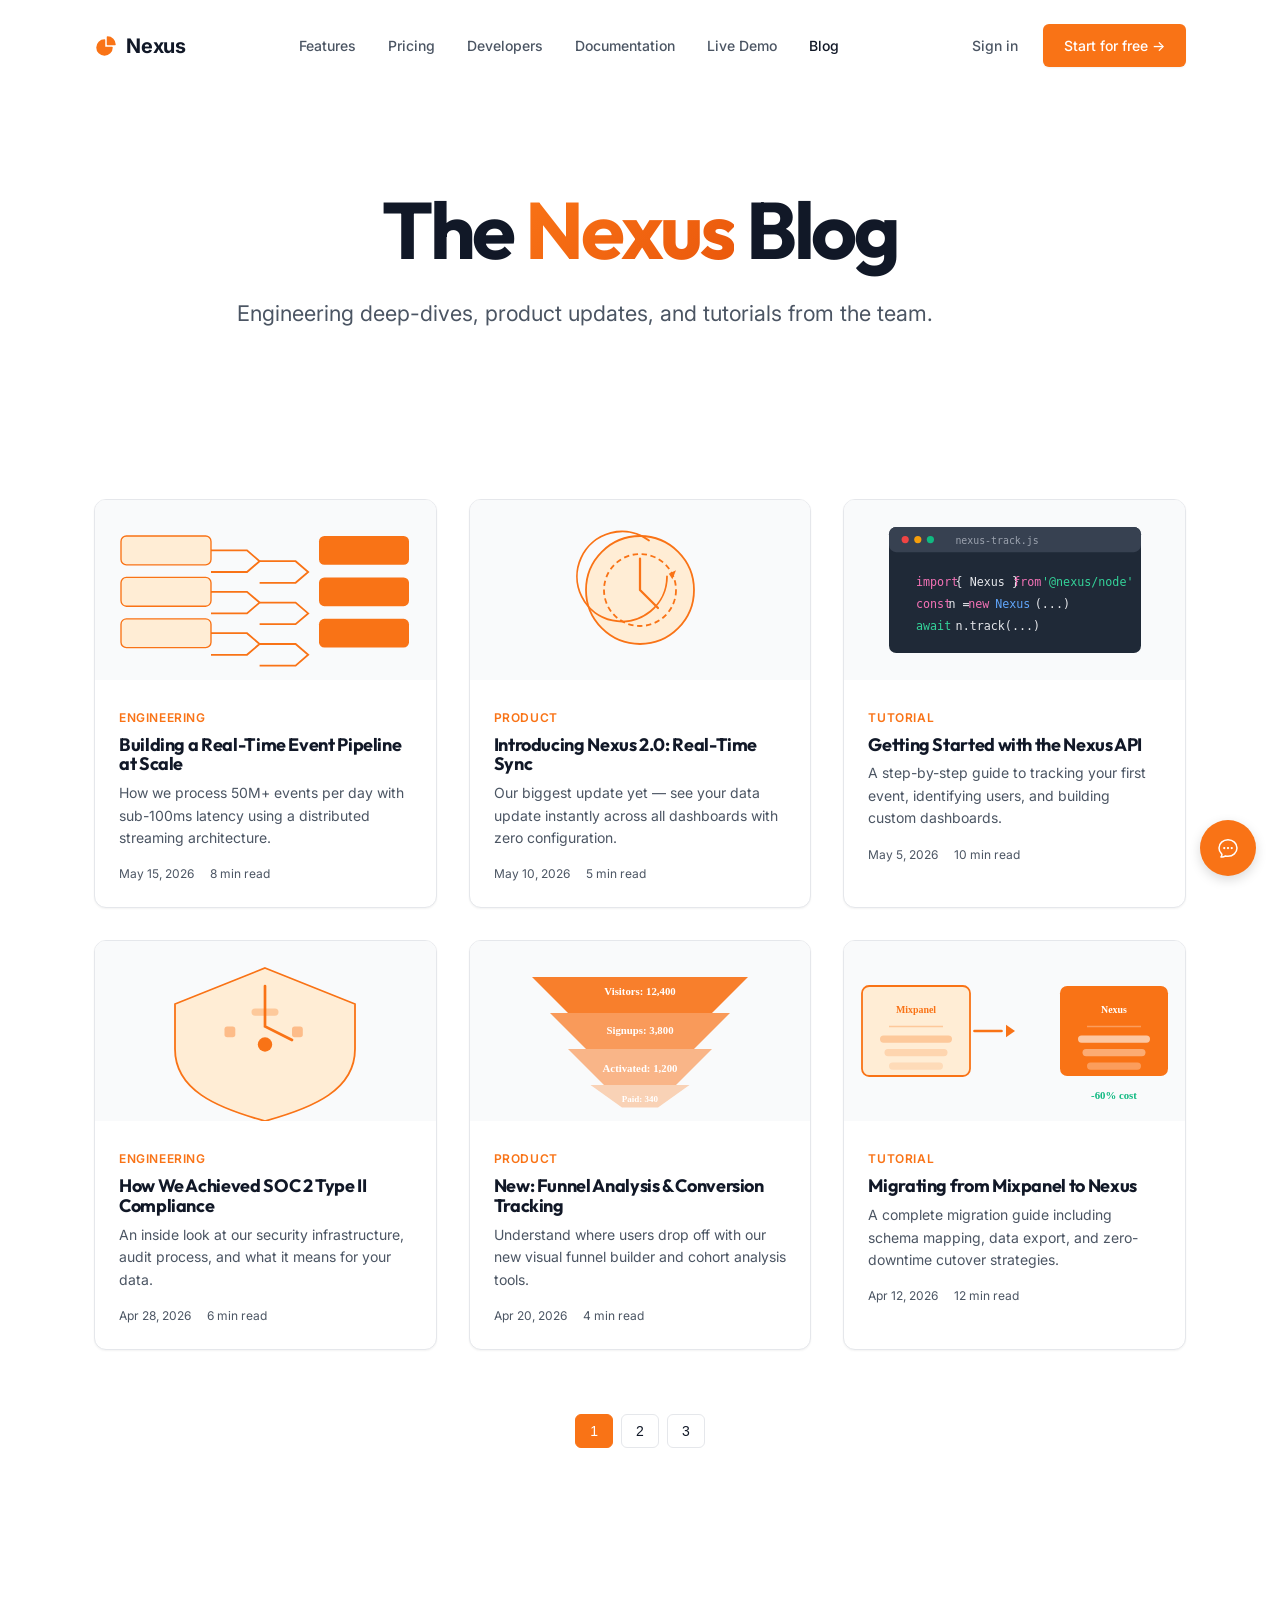
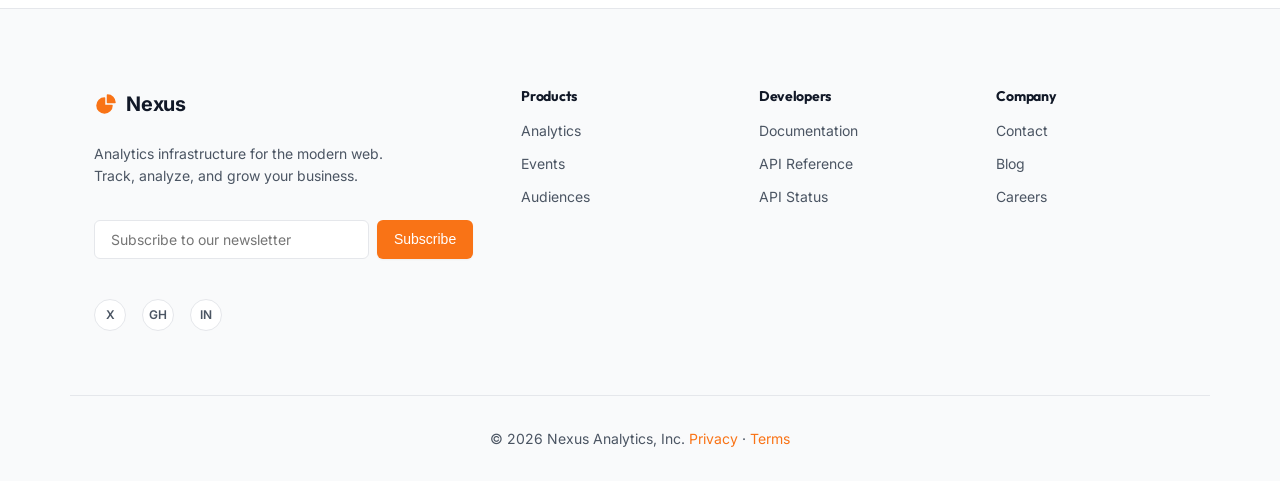
==== blog.html @ 625ab149 "Initial commit" ====
<!DOCTYPE html>
<html lang="en">
<head>
    <meta charset="UTF-8">
    <meta name="viewport" content="width=device-width, initial-scale=1.0">
    <title>Blog - Nexus Analytics</title>
    <meta name="description" content="Engineering insights, product updates, and tutorials from the Nexus team.">
    <link rel="preconnect" href="https://fonts.googleapis.com">
    <link rel="preconnect" href="https://fonts.gstatic.com" crossorigin>
    <link href="https://fonts.googleapis.com/css2?family=Inter:wght@400;500;600;700&family=Outfit:wght@500;700;800&display=swap" rel="stylesheet">
    <link rel="stylesheet" href="styles.css?v=4">
    <script defer data-domain="nexus.dev" src="https://plausible.io/js/script.js"></script>
</head>
<body>
    <header class="navbar">
        <div class="container nav-container">
            <a href="index.html" class="logo">
                <svg xmlns="http://www.w3.org/2000/svg" viewBox="0 0 24 24" fill="currentColor" class="logo-icon"><path fill-rule="evenodd" d="M2.25 13.5a8.25 8.25 0 018.25-8.25.75.75 0 01.75.75v6.75H18a.75.75 0 01.75.75 8.25 8.25 0 01-16.5 0z" clip-rule="evenodd" /><path fill-rule="evenodd" d="M12.75 3a.75.75 0 01.75-.75 8.25 8.25 0 018.25 8.25.75.75 0 01-.75.75h-7.5a.75.75 0 01-.75-.75V3z" clip-rule="evenodd" /></svg>
                Nexus
            </a>
            <nav class="nav-links">
                <a href="features.html">Features</a>
                <a href="pricing.html">Pricing</a>
                <a href="developers.html">Developers</a>
                <a href="docs.html">Documentation</a>
                <a href="demo.html">Live Demo</a>
                <a href="blog.html" style="color:var(--text-primary);">Blog</a>
            </nav>
            <div class="nav-actions">
                <div class="auth-guest">
                    <a href="login.html" class="btn btn-ghost">Sign in</a>
                    <a href="signup.html" class="btn btn-primary">Start for free &rarr;</a>
                </div>
                <div class="auth-user" style="display:none;">
                    <div class="user-menu">
                        <span class="user-avatar" id="user-avatar">U</span>
                        <div class="user-dropdown" id="user-dropdown">
                            <a href="index.html">Dashboard</a>
                            <a href="#" id="logout-btn">Sign out</a>
                        </div>
                    </div>
                </div>
            </div>
            <button class="mobile-menu-btn" aria-label="Toggle menu"><span></span><span></span><span></span></button>
        </div>
    </header>

    <main>
        <section class="blog-header">
            <div class="container">
                <h1 class="hero-title">The <span class="text-highlight">Nexus</span> Blog</h1>
                <p class="hero-subtitle">Engineering deep-dives, product updates, and tutorials from the team.</p>
            </div>
        </section>

        <section>
            <div class="container">
                <div class="blog-grid">
                    <article class="blog-card fade-in">
                        <div class="blog-card-image"><img src="images/blog-pipeline.svg" alt="Data pipeline illustration" class="blog-img"></div>
                        <div class="blog-card-body">
                            <span class="blog-category">Engineering</span>
                            <h3>Building a Real-Time Event Pipeline at Scale</h3>
                            <p>How we process 50M+ events per day with sub-100ms latency using a distributed streaming architecture.</p>
                            <div class="blog-meta"><span>May 15, 2026</span><span>8 min read</span></div>
                        </div>
                    </article>
                    <article class="blog-card fade-in">
                        <div class="blog-card-image"><img src="images/blog-sync.svg" alt="Real-time sync illustration" class="blog-img"></div>
                        <div class="blog-card-body">
                            <span class="blog-category">Product</span>
                            <h3>Introducing Nexus 2.0: Real-Time Sync</h3>
                            <p>Our biggest update yet — see your data update instantly across all dashboards with zero configuration.</p>
                            <div class="blog-meta"><span>May 10, 2026</span><span>5 min read</span></div>
                        </div>
                    </article>
                    <article class="blog-card fade-in">
                        <div class="blog-card-image"><img src="images/blog-api.svg" alt="API code illustration" class="blog-img"></div>
                        <div class="blog-card-body">
                            <span class="blog-category">Tutorial</span>
                            <h3>Getting Started with the Nexus API</h3>
                            <p>A step-by-step guide to tracking your first event, identifying users, and building custom dashboards.</p>
                            <div class="blog-meta"><span>May 5, 2026</span><span>10 min read</span></div>
                        </div>
                    </article>
                    <article class="blog-card fade-in">
                        <div class="blog-card-image"><img src="images/blog-security.svg" alt="Security shield illustration" class="blog-img"></div>
                        <div class="blog-card-body">
                            <span class="blog-category">Engineering</span>
                            <h3>How We Achieved SOC 2 Type II Compliance</h3>
                            <p>An inside look at our security infrastructure, audit process, and what it means for your data.</p>
                            <div class="blog-meta"><span>Apr 28, 2026</span><span>6 min read</span></div>
                        </div>
                    </article>
                    <article class="blog-card fade-in">
                        <div class="blog-card-image"><img src="images/blog-funnel.svg" alt="Funnel analysis illustration" class="blog-img"></div>
                        <div class="blog-card-body">
                            <span class="blog-category">Product</span>
                            <h3>New: Funnel Analysis & Conversion Tracking</h3>
                            <p>Understand where users drop off with our new visual funnel builder and cohort analysis tools.</p>
                            <div class="blog-meta"><span>Apr 20, 2026</span><span>4 min read</span></div>
                        </div>
                    </article>
                    <article class="blog-card fade-in">
                        <div class="blog-card-image"><img src="images/blog-migration.svg" alt="Migration illustration" class="blog-img"></div>
                        <div class="blog-card-body">
                            <span class="blog-category">Tutorial</span>
                            <h3>Migrating from Mixpanel to Nexus</h3>
                            <p>A complete migration guide including schema mapping, data export, and zero-downtime cutover strategies.</p>
                            <div class="blog-meta"><span>Apr 12, 2026</span><span>12 min read</span></div>
                        </div>
                    </article>
                </div>
                <div class="blog-pagination">
                    <button class="pagination-btn active">1</button>
                    <button class="pagination-btn">2</button>
                    <button class="pagination-btn">3</button>
                </div>
            </div>
        </section>
    </main>

    <div class="chat-widget" id="chat-widget">
        <button class="chat-toggle" id="chat-toggle" aria-label="Open chat"><svg xmlns="http://www.w3.org/2000/svg" fill="none" viewBox="0 0 24 24" stroke-width="1.5" stroke="currentColor"><path stroke-linecap="round" stroke-linejoin="round" d="M8.625 12a.375.375 0 11-.75 0 .375.375 0 01.75 0zm0 0H8.25m4.125 0a.375.375 0 11-.75 0 .375.375 0 01.75 0zm0 0H12m4.125 0a.375.375 0 11-.75 0 .375.375 0 01.75 0zm0 0h-.375M21 12c0 4.556-4.03 8.25-9 8.25a9.764 9.764 0 01-2.555-.337A5.972 5.972 0 015.41 20.97a5.969 5.969 0 01-.474-.065 4.48 4.48 0 00.978-2.025c.09-.457-.133-.901-.467-1.226C3.93 16.178 3 14.189 3 12c0-4.556 4.03-8.25 9-8.25s9 3.694 9 8.25z" /></svg></button>
        <div class="chat-window" id="chat-window">
            <div class="chat-header"><span>Nexus Support</span><button class="chat-close" id="chat-close">&times;</button></div>
            <div class="chat-messages" id="chat-messages"><div class="chat-msg bot">Hi! How can I help you today?</div></div>
            <form class="chat-input-form" id="chat-form">
                <input type="text" id="chat-input" placeholder="Type a message..." autocomplete="off">
                <button type="submit">Send</button>
            </form>
        </div>
    </div>

    <div class="modal-overlay" id="newsletter-modal">
        <div class="modal-card">
            <button class="modal-close">&times;</button>
            <h3>Stay in the loop</h3>
            <p>Get product updates, engineering insights, and early access to new features.</p>
            <form class="newsletter-form" id="modal-form">
                <input type="email" placeholder="you@example.com" required>
                <button type="submit" class="btn btn-primary full-width">Subscribe</button>
            </form>
            <button class="modal-dismiss">No thanks, I'm good</button>
        </div>
    </div>

    <footer class="site-footer">
        <div class="container footer-grid">
            <div class="footer-brand">
                <a href="index.html" class="logo"><svg xmlns="http://www.w3.org/2000/svg" viewBox="0 0 24 24" fill="currentColor" class="logo-icon"><path fill-rule="evenodd" d="M2.25 13.5a8.25 8.25 0 018.25-8.25.75.75 0 01.75.75v6.75H18a.75.75 0 01.75.75 8.25 8.25 0 01-16.5 0z" clip-rule="evenodd" /><path fill-rule="evenodd" d="M12.75 3a.75.75 0 01.75-.75 8.25 8.25 0 018.25 8.25.75.75 0 01-.75.75h-7.5a.75.75 0 01-.75-.75V3z" clip-rule="evenodd" /></svg>Nexus</a>
                <p class="footer-tagline">Analytics infrastructure for the modern web. Track, analyze, and grow your business.</p>
                <form class="newsletter-form"><input type="email" placeholder="Subscribe to our newsletter" class="newsletter-input" required><button type="submit" class="btn btn-primary" style="padding:0.625rem 1rem;">Subscribe</button></form>
                <div class="social-links"><a href="#" class="social-icon">X</a><a href="#" class="social-icon">GH</a><a href="#" class="social-icon">IN</a></div>
            </div>
            <div class="footer-links"><h4>Products</h4><a href="features.html">Analytics</a><a href="features.html">Events</a><a href="features.html">Audiences</a></div>
            <div class="footer-links"><h4>Developers</h4><a href="docs.html">Documentation</a><a href="developers.html">API Reference</a><a href="status.html">API Status</a></div>
            <div class="footer-links"><h4>Company</h4><a href="contact.html">Contact</a><a href="blog.html">Blog</a><a href="careers.html">Careers</a></div>
        </div>
        <div class="container copyright"><p>&copy; 2026 Nexus Analytics, Inc. <a href="privacy.html">Privacy</a> &middot; <a href="terms.html">Terms</a></p></div>
    </footer>
    <script src="config.js"></script>
    <script src="script.js?v=3"></script>
</body>
</html>
---- styles.css ----
:root {
    /* Stripe/Vercel Minimalist Palette */
    --bg-color: #ffffff;
    --bg-gray: #f9fafb;
    --text-primary: #111827;
    --text-secondary: #4b5563;
    --border-color: #e5e7eb;
    
    --accent-primary: #f97316;
    --accent-hover: #ea580c;
    --accent-light: #ffedd5;
    
    /* Typography */
    --font-sans: 'Inter', system-ui, sans-serif;
    --font-display: 'Outfit', system-ui, sans-serif;
    
    /* Spacing & Layout */
    --container-max: 1140px;
    --radius-sm: 6px;
    --radius-md: 12px;
    --radius-lg: 16px;
    
    --shadow-sm: 0 1px 2px 0 rgba(0, 0, 0, 0.05);
    --shadow-md: 0 4px 6px -1px rgba(0, 0, 0, 0.1), 0 2px 4px -1px rgba(0, 0, 0, 0.06);
    --shadow-lg: 0 10px 15px -3px rgba(0, 0, 0, 0.1), 0 4px 6px -2px rgba(0, 0, 0, 0.05);
    
    --transition-fast: 0.15s ease-in-out;
}

* {
    margin: 0;
    padding: 0;
    box-sizing: border-box;
}

html {
    scroll-behavior: smooth;
}

body {
    font-family: var(--font-sans);
    background-color: var(--bg-color);
    color: var(--text-primary);
    line-height: 1.5;
    -webkit-font-smoothing: antialiased;
}

.container {
    max-width: var(--container-max);
    margin: 0 auto;
    padding: 0 1.5rem;
}

/* Typography */
h1, h2, h3, h4 {
    font-family: var(--font-display);
    font-weight: 700;
    line-height: 1.1;
    letter-spacing: -0.02em;
}

a {
    color: var(--accent-primary);
    text-decoration: none;
    transition: color var(--transition-fast);
}

a:hover {
    color: var(--accent-hover);
}

/* Buttons */
.btn {
    display: inline-flex;
    align-items: center;
    justify-content: center;
    padding: 0.625rem 1.25rem;
    border-radius: var(--radius-sm);
    font-weight: 500;
    font-size: 0.875rem;
    cursor: pointer;
    transition: all var(--transition-fast);
    border: 1px solid transparent;
}

.btn-primary {
    background-color: var(--accent-primary);
    color: #fff;
    box-shadow: var(--shadow-sm);
}

.btn-primary:hover {
    background-color: var(--accent-hover);
    color: #fff;
    box-shadow: var(--shadow-md);
}

.btn-secondary {
    background-color: #fff;
    color: var(--text-primary);
    border-color: var(--border-color);
    box-shadow: var(--shadow-sm);
}

.btn-secondary:hover {
    background-color: var(--bg-gray);
    color: var(--text-primary);
}

.btn-ghost {
    background: transparent;
    color: var(--text-secondary);
}

.btn-ghost:hover {
    color: var(--text-primary);
    background-color: var(--bg-gray);
}

.btn-large {
    padding: 0.875rem 1.75rem;
    font-size: 1rem;
}

.full-width {
    width: 100%;
}

/* Navbar */
.navbar {
    position: sticky;
    top: 0;
    background: transparent;
    border-bottom: 1px solid transparent;
    z-index: 100;
    padding: 1.5rem 0;
    transition: all 0.3s ease;
}

.navbar.scrolled {
    background: rgba(255, 255, 255, 0.95);
    backdrop-filter: blur(10px);
    border-bottom: 1px solid var(--border-color);
    padding: 1rem 0;
    box-shadow: var(--shadow-sm);
}

.nav-container {
    display: flex;
    justify-content: space-between;
    align-items: center;
}

.logo {
    display: flex;
    align-items: center;
    gap: 0.5rem;
    font-size: 1.25rem;
    font-weight: 700;
    color: var(--text-primary);
    letter-spacing: -0.01em;
}

.logo-icon {
    width: 24px;
    height: 24px;
    color: var(--accent-primary);
}

.nav-links {
    display: flex;
    gap: 2rem;
}

.nav-links a {
    font-size: 0.875rem;
    font-weight: 500;
    color: var(--text-secondary);
}

.nav-links a:hover {
    color: var(--text-primary);
}

.nav-actions {
    display: flex;
    gap: 0.5rem;
    align-items: center;
}

.mobile-menu-btn {
    display: none;
    background: none;
    border: none;
    cursor: pointer;
    flex-direction: column;
    gap: 4px;
}

.mobile-menu-btn span {
    display: block;
    width: 20px;
    height: 2px;
    background: var(--text-primary);
}

/* Common Layout */
section {
    padding: 6rem 0;
}

.bg-gray {
    background-color: var(--bg-gray);
    border-top: 1px solid var(--border-color);
    border-bottom: 1px solid var(--border-color);
}

.section-header {
    text-align: center;
    max-width: 600px;
    margin: 0 auto 4rem;
}

.section-header.align-left {
    text-align: left;
    margin-left: 0;
    max-width: 700px;
}

.section-title {
    font-size: 2.5rem;
    margin-bottom: 1rem;
    color: var(--text-primary);
}

.section-subtitle {
    font-size: 1.125rem;
    color: var(--text-secondary);
}

/* Hero Section */
.hero {
    padding: 8rem 0 6rem;
    overflow: hidden;
}

.hero-container {
    display: grid;
    grid-template-columns: 1fr 1fr;
    gap: 4rem;
    align-items: center;
}

.announcement-bar {
    display: inline-flex;
    align-items: center;
    gap: 0.75rem;
    padding: 0.375rem 0.75rem;
    background: var(--accent-light);
    color: var(--accent-hover);
    border-radius: 100px;
    font-size: 0.875rem;
    font-weight: 500;
    margin-bottom: 2rem;
}

.announcement-tag {
    background: var(--accent-primary);
    color: white;
    padding: 0.125rem 0.5rem;
    border-radius: 100px;
    font-size: 0.75rem;
    font-weight: 600;
}

.hero-title {
    font-size: 5rem;
    margin-bottom: 1.5rem;
    letter-spacing: -0.04em;
    line-height: 1.05;
}

.hero-subtitle {
    font-size: 1.35rem;
    color: var(--text-secondary);
    margin-bottom: 2.5rem;
    max-width: 90%;
    line-height: 1.6;
}

.text-highlight {
    background: linear-gradient(135deg, var(--accent-primary), var(--accent-hover));
    -webkit-background-clip: text;
    -webkit-text-fill-color: transparent;
    display: inline-block;
}

.hero-cta {
    display: flex;
    gap: 1rem;
}

/* Mockup */
.clean-mockup {
    background: #fff;
    border: 1px solid var(--border-color);
    border-radius: var(--radius-lg);
    box-shadow: var(--shadow-lg);
    overflow: hidden;
    transform: perspective(1000px) rotateY(-5deg) rotateX(2deg);
    transition: transform 0.5s ease;
}

.clean-mockup:hover {
    transform: perspective(1000px) rotateY(0deg) rotateX(0deg);
}

.mockup-header {
    height: 40px;
    background: var(--bg-gray);
    border-bottom: 1px solid var(--border-color);
    display: flex;
    align-items: center;
    padding: 0 1rem;
    gap: 8px;
}

.dot {
    width: 10px;
    height: 10px;
    border-radius: 50%;
}
.dot.red { background: #ef4444; }
.dot.yellow { background: #f59e0b; }
.dot.green { background: #10b981; }

.mockup-content {
    display: flex;
    height: 350px;
}

.mockup-sidebar {
    width: 120px;
    background: var(--bg-gray);
    border-right: 1px solid var(--border-color);
    padding: 1rem 0;
}

.nav-item {
    padding: 0.5rem 1rem;
    font-size: 0.75rem;
    color: var(--text-secondary);
    font-weight: 500;
}

.nav-item.active {
    background: #fff;
    color: var(--accent-primary);
    border-right: 2px solid var(--accent-primary);
}

.mockup-main {
    flex-grow: 1;
    padding: 1.5rem;
    display: flex;
    flex-direction: column;
    gap: 1.5rem;
}

.mockup-kpi-grid {
    display: grid;
    grid-template-columns: 1fr 1fr;
    gap: 1rem;
}

.kpi-card {
    border: 1px solid var(--border-color);
    border-radius: var(--radius-sm);
    padding: 1rem;
}

.kpi-title {
    font-size: 0.75rem;
    color: var(--text-secondary);
    margin-bottom: 0.25rem;
}

.kpi-val {
    font-size: 1.5rem;
    font-weight: 700;
    color: var(--text-primary);
}

.kpi-trend {
    font-size: 0.75rem;
    font-weight: 500;
    margin-top: 0.25rem;
}

.kpi-trend.positive { color: var(--accent-primary); }
.kpi-trend.negative { color: #ef4444; }

.mockup-chart {
    flex-grow: 1;
    border: 1px solid var(--border-color);
    border-radius: var(--radius-sm);
    display: flex;
    align-items: flex-end;
    padding: 1rem;
    gap: 8px;
}

.chart-bar {
    flex-grow: 1;
    background: var(--accent-light);
    border-radius: 2px 2px 0 0;
    transition: height 0.3s ease;
}

.chart-bar:hover {
    background: var(--accent-primary);
}

/* Social Proof */
.social-proof {
    padding: 3rem 0;
    border-top: 1px solid var(--border-color);
    border-bottom: 1px solid var(--border-color);
    background: #fff;
}

.logo-grid {
    display: flex;
    justify-content: space-between;
    align-items: center;
    flex-wrap: wrap;
    gap: 2rem;
}

.logo-item {
    font-weight: 700;
    font-size: 1.5rem;
    color: var(--text-secondary);
    opacity: 0.5;
    filter: grayscale(100%);
    transition: all var(--transition-fast);
}

.logo-item:hover {
    opacity: 1;
    filter: grayscale(0%);
    color: var(--text-primary);
}

/* Features */
.feature-grid {
    display: grid;
    grid-template-columns: repeat(2, 1fr);
    gap: 3rem;
}

.feature-card {
    background: #fff;
    border: 1px solid var(--border-color);
    border-radius: var(--radius-md);
    padding: 2rem;
    box-shadow: var(--shadow-sm);
    transition: box-shadow var(--transition-fast);
}

.feature-card:hover {
    box-shadow: var(--shadow-md);
}

.feature-icon {
    width: 48px;
    height: 48px;
    background: var(--accent-light);
    color: var(--accent-hover);
    border-radius: var(--radius-sm);
    display: flex;
    align-items: center;
    justify-content: center;
    margin-bottom: 1.5rem;
}

.feature-icon svg {
    width: 24px;
    height: 24px;
}

.feature-title {
    font-size: 1.25rem;
    margin-bottom: 0.75rem;
}

.feature-desc {
    color: var(--text-secondary);
    margin-bottom: 1.5rem;
}

.feature-link {
    font-weight: 500;
    font-size: 0.875rem;
}

/* Developer Section */
.dev-container {
    display: grid;
    grid-template-columns: 1fr 1fr;
    gap: 4rem;
    align-items: center;
}

.dev-list {
    list-style: none;
    margin: 2rem 0;
}

.dev-list li {
    margin-bottom: 1rem;
    color: var(--text-secondary);
    display: flex;
    align-items: center;
    gap: 0.75rem;
}

.dev-list span {
    color: var(--accent-primary);
    font-weight: bold;
}

.code-window {
    background: #111827;
    border-radius: var(--radius-md);
    overflow: hidden;
    box-shadow: var(--shadow-lg);
}

.code-header {
    background: #1f2937;
    padding: 0.75rem 1rem;
    display: flex;
    align-items: center;
    gap: 8px;
    position: relative;
}

.code-dot {
    width: 10px;
    height: 10px;
    border-radius: 50%;
    background: #4b5563;
}

.code-title {
    position: absolute;
    left: 50%;
    transform: translateX(-50%);
    color: #9ca3af;
    font-size: 0.75rem;
    font-weight: 500;
}

.code-window pre {
    padding: 1.5rem;
    overflow-x: auto;
    font-family: ui-monospace, SFMono-Regular, Menlo, Monaco, Consolas, monospace;
    font-size: 0.875rem;
    line-height: 1.7;
    color: #e5e7eb;
}

.keyword { color: #f472b6; }
.string { color: #34d399; }
.property { color: #60a5fa; }
.comment { color: #6b7280; font-style: italic; }

/* Pricing */
.pricing-container {
    display: grid;
    grid-template-columns: repeat(2, 1fr);
    gap: 2rem;
    max-width: 900px;
    margin: 0 auto;
}

.price-card {
    background: #fff;
    border: 1px solid var(--border-color);
    border-radius: var(--radius-md);
    padding: 3rem 2rem;
    box-shadow: var(--shadow-sm);
    display: flex;
    flex-direction: column;
}

.price-card.highlighted {
    border-color: var(--accent-primary);
    box-shadow: var(--shadow-lg);
    position: relative;
}

.price-name {
    font-size: 1.5rem;
    margin-bottom: 0.5rem;
}

.price-desc {
    color: var(--text-secondary);
    font-size: 0.875rem;
}

.price-amount {
    font-size: 3.5rem;
    font-weight: 700;
    margin: 2rem 0;
    letter-spacing: -0.02em;
}

.price-amount span {
    font-size: 1rem;
    color: var(--text-secondary);
    font-weight: 400;
}

.price-features {
    margin-top: 2.5rem;
    list-style: none;
}

.price-features li {
    padding: 1rem 0;
    border-top: 1px solid var(--border-color);
    color: var(--text-secondary);
    font-size: 0.875rem;
    display: flex;
    align-items: center;
}

.price-features li::before {
    content: '✓';
    color: var(--accent-primary);
    font-weight: bold;
    margin-right: 0.75rem;
}

/* CTA */
.cta-container {
    text-align: center;
    max-width: 600px;
}

.cta-title {
    font-size: 2.5rem;
    margin-bottom: 1.25rem;
}

.cta-subtitle {
    color: var(--text-secondary);
    margin-bottom: 2.5rem;
    font-size: 1.125rem;
}

.cta-buttons {
    display: flex;
    justify-content: center;
    gap: 1rem;
}

/* Footer */
.site-footer {
    border-top: 1px solid var(--border-color);
    padding: 5rem 0 2rem;
    background: var(--bg-gray);
}

.footer-grid {
    display: grid;
    grid-template-columns: 2fr 1fr 1fr 1fr;
    gap: 3rem;
    margin-bottom: 4rem;
}

.footer-brand {
    display: flex;
    flex-direction: column;
    gap: 1.5rem;
}

.footer-tagline {
    color: var(--text-secondary);
    font-size: 0.875rem;
    max-width: 80%;
    line-height: 1.6;
}

.newsletter-form {
    display: flex;
    gap: 0.5rem;
    margin-top: 0.5rem;
}

.newsletter-input {
    flex: 1;
    padding: 0.625rem 1rem;
    border: 1px solid var(--border-color);
    border-radius: var(--radius-sm);
    font-family: var(--font-sans);
    font-size: 0.875rem;
    outline: none;
    transition: border-color 0.2s;
}

.newsletter-input:focus {
    border-color: var(--accent-primary);
}

.social-links {
    display: flex;
    gap: 1rem;
    margin-top: 1rem;
}

.social-icon {
    width: 32px;
    height: 32px;
    background: #fff;
    border: 1px solid var(--border-color);
    border-radius: 50%;
    display: flex;
    align-items: center;
    justify-content: center;
    color: var(--text-secondary);
    font-size: 0.75rem;
    font-weight: 600;
    transition: all 0.2s;
}

.social-icon:hover {
    background: var(--accent-primary);
    color: #fff;
    border-color: var(--accent-primary);
}

.footer-links h4 {
    font-size: 0.875rem;
    margin-bottom: 1rem;
    color: var(--text-primary);
}

.footer-links a {
    display: block;
    color: var(--text-secondary);
    margin-bottom: 0.75rem;
    font-size: 0.875rem;
}

.footer-links a:hover {
    color: var(--accent-primary);
}

.copyright {
    border-top: 1px solid var(--border-color);
    padding-top: 2rem;
    text-align: center;
    color: var(--text-secondary);
    font-size: 0.875rem;
}

/* Responsive */
@media (max-width: 992px) {
    .hero-container, .dev-container {
        grid-template-columns: 1fr;
        text-align: center;
    }
    
    .hero-title { font-size: 3rem; }
    
    .hero-subtitle {
        margin-left: auto;
        margin-right: auto;
    }
    
    .hero-cta {
        justify-content: center;
    }
    
    .clean-mockup {
        transform: none;
    }
    
    .section-header.align-left {
        text-align: center;
        margin-left: auto;
        margin-right: auto;
    }
}

@media (max-width: 768px) {
    .nav-links, .nav-actions { display: none; }
    .mobile-menu-btn { display: flex; }
    
    .feature-grid, .pricing-container {
        grid-template-columns: 1fr;
    }
    
    .footer-grid {
        grid-template-columns: 1fr 1fr;
    }
}

@media (max-width: 480px) {
    .hero-title { font-size: 2.5rem; }
    
    .footer-grid {
        grid-template-columns: 1fr;
    }
    
    .cta-buttons {
        flex-direction: column;
    }
}

/* Auth Pages */
.auth-page {
    min-height: calc(100vh - 80px);
    display: flex;
    align-items: center;
    justify-content: center;
    padding: 4rem 1.5rem;
    background: var(--bg-gray);
}

.auth-card {
    background: #fff;
    border: 1px solid var(--border-color);
    border-radius: var(--radius-md);
    padding: 3rem;
    width: 100%;
    max-width: 420px;
    box-shadow: var(--shadow-md);
}

.auth-card h1 {
    font-size: 1.75rem;
    margin-bottom: 0.5rem;
}

.auth-card .section-subtitle {
    margin-bottom: 2rem;
}

.form-group {
    margin-bottom: 1.25rem;
}

.form-group label {
    display: block;
    font-size: 0.875rem;
    font-weight: 500;
    color: var(--text-primary);
    margin-bottom: 0.375rem;
}

.form-input {
    width: 100%;
    padding: 0.625rem 0.875rem;
    border: 1px solid var(--border-color);
    border-radius: var(--radius-sm);
    font-family: var(--font-sans);
    font-size: 0.875rem;
    outline: none;
    transition: border-color 0.2s;
    box-sizing: border-box;
}

.form-input:focus {
    border-color: var(--accent-primary);
    box-shadow: 0 0 0 3px var(--accent-light);
}

.form-error {
    color: #ef4444;
    font-size: 0.875rem;
    margin-bottom: 1rem;
    min-height: 1.25rem;
}

.auth-footer {
    text-align: center;
    margin-top: 1.5rem;
    font-size: 0.875rem;
    color: var(--text-secondary);
}

.auth-footer a {
    font-weight: 500;
}

.user-menu {
    position: relative;
}

.user-avatar {
    width: 36px;
    height: 36px;
    border-radius: 50%;
    background: var(--accent-primary);
    color: #fff;
    display: flex;
    align-items: center;
    justify-content: center;
    font-weight: 600;
    font-size: 0.875rem;
    cursor: pointer;
    user-select: none;
}

.user-dropdown {
    position: absolute;
    top: calc(100% + 8px);
    right: 0;
    background: #fff;
    border: 1px solid var(--border-color);
    border-radius: var(--radius-sm);
    box-shadow: var(--shadow-md);
    min-width: 160px;
    display: none;
    z-index: 200;
}

.user-dropdown.show {
    display: block;
}

.user-dropdown a {
    display: block;
    padding: 0.625rem 1rem;
    font-size: 0.875rem;
    color: var(--text-primary);
}

.user-dropdown a:hover {
    background: var(--bg-gray);
}

/* Page Headers & Images */
.page-header {
    padding: 6rem 0 2rem;
    text-align: center;
}

.hero-image {
    width: 100%;
    height: auto;
    border-radius: var(--radius-lg);
    box-shadow: var(--shadow-lg);
    border: 1px solid var(--border-color);
}

.feature-spotlight {
    padding: 6rem 0;
}

.spotlight-image {
    max-width: 100%;
    height: auto;
}

.faq-container {
    max-width: 800px;
    margin: 0 auto;
}

.faq-list {
    display: flex;
    flex-direction: column;
    gap: 1.5rem;
}

.faq-item {
    background: #fff;
    padding: 2rem;
    border-radius: var(--radius-md);
    border: 1px solid var(--border-color);
    box-shadow: var(--shadow-sm);
}

.faq-question {
    font-size: 1.125rem;
    margin-bottom: 0.5rem;
    color: var(--text-primary);
}

.faq-answer {
    color: var(--text-secondary);
}

/* Developers Page */
.sdk-grid {
    display: grid;
    grid-template-columns: repeat(4, 1fr);
    gap: 1.5rem;
    margin-top: 2rem;
}

.sdk-card {
    background: #fff;
    border: 1px solid var(--border-color);
    border-radius: var(--radius-md);
    padding: 2rem;
    box-shadow: var(--shadow-sm);
}

.sdk-icon {
    width: 48px;
    height: 48px;
    background: var(--bg-gray);
    border: 1px solid var(--border-color);
    border-radius: var(--radius-sm);
    display: flex;
    align-items: center;
    justify-content: center;
    font-weight: bold;
    font-size: 1.25rem;
    margin-bottom: 1.5rem;
}

.sdk-card h3 {
    margin-bottom: 0.5rem;
}

.sdk-card p {
    color: var(--text-secondary);
    font-size: 0.875rem;
    margin-bottom: 1.5rem;
}

.api-status {
    padding: 4rem 0;
}

.text-center {
    text-align: center;
    max-width: 600px;
    margin: 0 auto;
}

.status-indicator {
    display: inline-flex;
    align-items: center;
    gap: 0.5rem;
    padding: 0.5rem 1rem;
    background: #fff;
    border: 1px solid var(--border-color);
    border-radius: 100px;
    font-weight: 500;
    margin-top: 1.5rem;
    box-shadow: var(--shadow-sm);
}

.status-dot {
    width: 10px;
    height: 10px;
    background: var(--accent-primary);
    border-radius: 50%;
    box-shadow: 0 0 0 3px var(--accent-light);
}

/* Documentation Page Layout */
.docs-layout {
    display: flex;
    max-width: 1400px;
    margin: 0 auto;
    min-height: calc(100vh - 80px);
}

.docs-sidebar {
    width: 280px;
    border-right: 1px solid var(--border-color);
    padding: 2rem 1.5rem;
    position: sticky;
    top: 80px;
    height: calc(100vh - 80px);
    overflow-y: auto;
    background: var(--bg-gray);
}

.sidebar-section {
    margin-bottom: 2rem;
}

.sidebar-section h4 {
    font-size: 0.75rem;
    text-transform: uppercase;
    letter-spacing: 0.05em;
    color: var(--text-secondary);
    margin-bottom: 1rem;
}

.sidebar-section a {
    display: block;
    padding: 0.375rem 0;
    color: var(--text-secondary);
    font-size: 0.875rem;
}

.sidebar-section a:hover, .sidebar-section a.active {
    color: var(--accent-primary);
    font-weight: 500;
}

.docs-content {
    flex: 1;
    padding: 3rem 4rem;
}

.docs-container {
    max-width: 800px;
}

.breadcrumbs {
    font-size: 0.875rem;
    color: var(--text-secondary);
    margin-bottom: 1rem;
}

.breadcrumbs strong {
    color: var(--text-primary);
}

.docs-title {
    font-size: 3rem;
    margin-bottom: 1rem;
}

.docs-lead {
    font-size: 1.25rem;
    color: var(--text-secondary);
    margin-bottom: 2rem;
}

.docs-divider {
    border: 0;
    border-top: 1px solid var(--border-color);
    margin: 3rem 0;
}

.docs-content h2 {
    font-size: 1.75rem;
    margin: 2.5rem 0 1rem;
    padding-top: 1rem;
}

.docs-content p {
    color: var(--text-secondary);
    margin-bottom: 1.5rem;
}

.code-block {
    background: #111827;
    border-radius: var(--radius-sm);
    padding: 1rem 1.5rem;
    margin-bottom: 2rem;
    overflow-x: auto;
}

.code-block code {
    color: #e5e7eb;
    font-family: ui-monospace, SFMono-Regular, monospace;
    font-size: 0.875rem;
}

.alert {
    padding: 1rem 1.5rem;
    border-radius: var(--radius-sm);
    margin-bottom: 2rem;
    font-size: 0.875rem;
}

.alert-warning {
    background: #fffbeb;
    border: 1px solid #fde68a;
    color: #92400e;
}

.docs-table {
    width: 100%;
    border-collapse: collapse;
    margin-bottom: 2rem;
}

.docs-table th, .docs-table td {
    text-align: left;
    padding: 1rem;
    border-bottom: 1px solid var(--border-color);
}

.docs-table th {
    font-weight: 600;
    font-size: 0.875rem;
    color: var(--text-primary);
}

.docs-table td {
    font-size: 0.875rem;
    color: var(--text-secondary);
}

.tag {
    background: var(--bg-gray);
    border: 1px solid var(--border-color);
    padding: 0.125rem 0.375rem;
    border-radius: 4px;
    font-family: monospace;
    color: var(--text-primary);
}

.optional {
    color: #9ca3af;
    font-style: italic;
}

.docs-footer {
    display: flex;
    justify-content: space-between;
    margin-top: 4rem;
    padding-top: 2rem;
    border-top: 1px solid var(--border-color);
}

.docs-nav-link {
    font-weight: 500;
}

/* ───── Scroll Animations ───── */
.fade-in {
    opacity: 0;
    transform: translateY(24px);
    transition: opacity 0.6s ease-out, transform 0.6s ease-out;
}

.fade-in.visible {
    opacity: 1;
    transform: translateY(0);
}

/* ───── Testimonials Carousel ───── */
.testimonials-section {
    overflow: hidden;
}

.testimonials-wrapper {
    position: relative;
    max-width: 800px;
    margin: 0 auto;
}

.testimonials-track {
    display: flex;
    transition: transform 0.5s ease-in-out;
}

.testimonial-card {
    min-width: 100%;
    padding: 2rem;
    text-align: center;
    box-sizing: border-box;
}

.testimonial-quote {
    font-size: 1.25rem;
    line-height: 1.7;
    color: var(--text-primary);
    max-width: 600px;
    margin: 0 auto 2rem;
    font-style: italic;
}

.testimonial-author {
    display: flex;
    align-items: center;
    justify-content: center;
    gap: 1rem;
}

.testimonial-avatar {
    width: 48px;
    height: 48px;
    border-radius: 50%;
    background: var(--accent-light);
    color: var(--accent-hover);
    display: flex;
    align-items: center;
    justify-content: center;
    font-weight: 700;
    font-size: 1rem;
}

.testimonial-info {
    text-align: left;
}

.testimonial-name {
    font-weight: 600;
    color: var(--text-primary);
}

.testimonial-role {
    font-size: 0.875rem;
    color: var(--text-secondary);
}

.testimonial-controls {
    display: flex;
    align-items: center;
    justify-content: center;
    gap: 1rem;
    margin-top: 2rem;
}

.testimonial-btn {
    background: none;
    border: 1px solid var(--border-color);
    border-radius: 50%;
    width: 40px;
    height: 40px;
    cursor: pointer;
    font-size: 1.125rem;
    color: var(--text-secondary);
    transition: all 0.2s;
    display: flex;
    align-items: center;
    justify-content: center;
}

.testimonial-btn:hover {
    border-color: var(--accent-primary);
    color: var(--accent-primary);
}

.testimonial-dots {
    display: flex;
    gap: 0.5rem;
}

.testimonial-dot {
    width: 8px;
    height: 8px;
    border-radius: 50%;
    background: var(--border-color);
    border: none;
    cursor: pointer;
    padding: 0;
    transition: background 0.2s;
}

.testimonial-dot.active {
    background: var(--accent-primary);
}

/* ───── Pricing Calculator ───── */
.calculator-section {
    max-width: 700px;
    margin: 0 auto;
    padding-top: 2rem;
}

.calculator-card {
    background: #fff;
    border: 1px solid var(--border-color);
    border-radius: var(--radius-md);
    padding: 2.5rem;
    box-shadow: var(--shadow-md);
}

.calc-header {
    display: flex;
    justify-content: space-between;
    align-items: center;
    margin-bottom: 1.5rem;
}

.calc-label {
    font-weight: 600;
    color: var(--text-primary);
}

.calc-value {
    font-size: 1.5rem;
    font-weight: 700;
    color: var(--accent-primary);
}

.range-slider {
    width: 100%;
    height: 6px;
    -webkit-appearance: none;
    appearance: none;
    background: var(--border-color);
    border-radius: 3px;
    outline: none;
    margin-bottom: 2rem;
}

.range-slider::-webkit-slider-thumb {
    -webkit-appearance: none;
    appearance: none;
    width: 20px;
    height: 20px;
    border-radius: 50%;
    background: var(--accent-primary);
    cursor: pointer;
    border: 3px solid #fff;
    box-shadow: 0 1px 4px rgba(0,0,0,0.15);
}

.range-slider::-moz-range-thumb {
    width: 20px;
    height: 20px;
    border-radius: 50%;
    background: var(--accent-primary);
    cursor: pointer;
    border: 3px solid #fff;
    box-shadow: 0 1px 4px rgba(0,0,0,0.15);
}

.calc-result {
    display: grid;
    grid-template-columns: 1fr 1fr;
    gap: 1rem;
}

.calc-plan {
    padding: 1.5rem;
    border: 2px solid var(--border-color);
    border-radius: var(--radius-sm);
    text-align: center;
    transition: all 0.2s;
}

.calc-plan.recommended {
    border-color: var(--accent-primary);
    background: var(--accent-light);
}

.calc-plan-name {
    font-weight: 600;
    margin-bottom: 0.25rem;
}

.calc-plan-price {
    font-size: 2rem;
    font-weight: 700;
    color: var(--accent-primary);
}

.calc-plan-price span {
    font-size: 0.875rem;
    color: var(--text-secondary);
    font-weight: 400;
}

.calc-plan-desc {
    font-size: 0.875rem;
    color: var(--text-secondary);
    margin-top: 0.25rem;
}

/* ───── Contact Page ───── */
.contact-page {
    padding: 4rem 0 6rem;
}

.contact-layout {
    display: grid;
    grid-template-columns: 1fr 1fr;
    gap: 4rem;
    align-items: start;
}

.contact-info-list {
    display: flex;
    flex-direction: column;
    gap: 2rem;
}

.contact-item {
    display: flex;
    gap: 1rem;
}

.contact-icon {
    width: 44px;
    height: 44px;
    background: var(--accent-light);
    color: var(--accent-hover);
    border-radius: var(--radius-sm);
    display: flex;
    align-items: center;
    justify-content: center;
    flex-shrink: 0;
}

.contact-icon svg {
    width: 20px;
    height: 20px;
}

.contact-item h4 {
    font-size: 1rem;
    margin-bottom: 0.25rem;
}

.contact-item p {
    font-size: 0.875rem;
    color: var(--text-secondary);
}

.contact-form-card {
    background: #fff;
    border: 1px solid var(--border-color);
    border-radius: var(--radius-md);
    padding: 2.5rem;
    box-shadow: var(--shadow-md);
}

textarea.form-input {
    resize: vertical;
    min-height: 120px;
}

/* ───── Demo Dashboard ───── */
.demo-page {
    padding: 3rem 0 5rem;
}

.demo-stats {
    display: grid;
    grid-template-columns: repeat(4, 1fr);
    gap: 1.5rem;
    margin-bottom: 2.5rem;
}

.stat-card {
    background: #fff;
    border: 1px solid var(--border-color);
    border-radius: var(--radius-md);
    padding: 1.5rem;
    box-shadow: var(--shadow-sm);
}

.stat-label {
    font-size: 0.75rem;
    color: var(--text-secondary);
    text-transform: uppercase;
    letter-spacing: 0.05em;
    font-weight: 500;
    margin-bottom: 0.375rem;
}

.stat-number {
    font-size: 1.75rem;
    font-weight: 700;
    color: var(--text-primary);
}

.stat-trend {
    font-size: 0.75rem;
    margin-top: 0.25rem;
    font-weight: 500;
}

.stat-trend.up { color: #10b981; }
.stat-trend.down { color: #ef4444; }

.chart-grid {
    display: grid;
    grid-template-columns: 1fr 1fr;
    gap: 1.5rem;
}

.chart-card {
    background: #fff;
    border: 1px solid var(--border-color);
    border-radius: var(--radius-md);
    padding: 1.5rem;
    box-shadow: var(--shadow-sm);
}

.chart-card.full {
    grid-column: 1 / -1;
}

.chart-card h3 {
    font-size: 1rem;
    margin-bottom: 1rem;
    color: var(--text-primary);
}

.chart-card canvas {
    width: 100% !important;
    max-height: 280px;
}

.chart-card.full canvas {
    max-height: 220px;
}

/* ───── Forgot Password ───── */
.success-message {
    text-align: center;
    padding: 1rem 0;
}

.success-icon {
    width: 56px;
    height: 56px;
    background: #d1fae5;
    color: #059669;
    border-radius: 50%;
    display: flex;
    align-items: center;
    justify-content: center;
    margin: 0 auto 1.5rem;
    font-size: 1.5rem;
}

@media (max-width: 992px) {
    .sdk-grid {
        grid-template-columns: repeat(2, 1fr);
    }
    
    .docs-layout {
        flex-direction: column;
    }
    
    .docs-sidebar {
        width: 100%;
        height: auto;
        position: static;
        border-right: none;
        border-bottom: 1px solid var(--border-color);
    }
    
    .docs-content {
        padding: 2rem 1.5rem;
    }

    .contact-layout {
        grid-template-columns: 1fr;
        gap: 2rem;
    }

    .demo-stats {
        grid-template-columns: repeat(2, 1fr);
    }
}

@media (max-width: 768px) {
    .sdk-grid {
        grid-template-columns: 1fr;
    }

    .demo-stats {
        grid-template-columns: 1fr;
    }

    .chart-grid {
        grid-template-columns: 1fr;
    }

    .chart-card canvas {
        max-height: 240px;
    }

    .calc-result {
        grid-template-columns: 1fr;
    }

    .blog-grid {
        grid-template-columns: 1fr;
    }

    .uptime-grid {
        grid-template-columns: repeat(15, 1fr);
    }
}

/* ───── Live Chat Widget ───── */
.chat-widget {
    position: fixed;
    bottom: 1.5rem;
    right: 1.5rem;
    z-index: 1000;
}

.chat-toggle {
    width: 56px;
    height: 56px;
    border-radius: 50%;
    background: var(--accent-primary);
    color: #fff;
    border: none;
    cursor: pointer;
    box-shadow: 0 4px 12px rgba(0,0,0,0.15);
    display: flex;
    align-items: center;
    justify-content: center;
    transition: transform 0.2s;
}

.chat-toggle:hover {
    transform: scale(1.05);
}

.chat-toggle svg {
    width: 24px;
    height: 24px;
}

.chat-window {
    position: absolute;
    bottom: 68px;
    right: 0;
    width: 340px;
    height: 460px;
    background: #fff;
    border: 1px solid var(--border-color);
    border-radius: var(--radius-md);
    box-shadow: var(--shadow-lg);
    display: none;
    flex-direction: column;
    overflow: hidden;
}

.chat-window.open {
    display: flex;
}

.chat-header {
    background: var(--accent-primary);
    color: #fff;
    padding: 1rem 1.25rem;
    display: flex;
    justify-content: space-between;
    align-items: center;
    font-weight: 600;
}

.chat-close {
    background: none;
    border: none;
    color: #fff;
    font-size: 1.25rem;
    cursor: pointer;
}

.chat-messages {
    flex: 1;
    padding: 1rem;
    overflow-y: auto;
    display: flex;
    flex-direction: column;
    gap: 0.75rem;
}

.chat-msg {
    max-width: 80%;
    padding: 0.625rem 0.875rem;
    border-radius: var(--radius-sm);
    font-size: 0.875rem;
    line-height: 1.5;
}

.chat-msg.bot {
    background: var(--bg-gray);
    color: var(--text-primary);
    align-self: flex-start;
    border-bottom-left-radius: 0;
}

.chat-msg.user {
    background: var(--accent-primary);
    color: #fff;
    align-self: flex-end;
    border-bottom-right-radius: 0;
}

.chat-input-form {
    display: flex;
    border-top: 1px solid var(--border-color);
    padding: 0.75rem;
    gap: 0.5rem;
}

.chat-input-form input {
    flex: 1;
    padding: 0.5rem 0.75rem;
    border: 1px solid var(--border-color);
    border-radius: var(--radius-sm);
    font-family: var(--font-sans);
    font-size: 0.875rem;
    outline: none;
}

.chat-input-form input:focus {
    border-color: var(--accent-primary);
}

.chat-input-form button {
    background: var(--accent-primary);
    color: #fff;
    border: none;
    border-radius: var(--radius-sm);
    padding: 0.5rem 0.875rem;
    font-weight: 500;
    cursor: pointer;
}

/* ───── Newsletter Modal ───── */
.modal-overlay {
    position: fixed;
    inset: 0;
    background: rgba(0,0,0,0.5);
    z-index: 2000;
    display: none;
    align-items: center;
    justify-content: center;
}

.modal-overlay.open {
    display: flex;
}

.modal-card {
    background: #fff;
    border-radius: var(--radius-lg);
    padding: 2.5rem;
    max-width: 420px;
    width: 90%;
    text-align: center;
    position: relative;
    box-shadow: var(--shadow-lg);
}

.modal-close {
    position: absolute;
    top: 1rem;
    right: 1rem;
    background: none;
    border: none;
    font-size: 1.5rem;
    cursor: pointer;
    color: var(--text-secondary);
}

.modal-card h3 {
    font-size: 1.5rem;
    margin-bottom: 0.5rem;
}

.modal-card p {
    color: var(--text-secondary);
    margin-bottom: 1.5rem;
    font-size: 0.875rem;
}

.modal-card .newsletter-form {
    display: flex;
    flex-direction: column;
    gap: 0.75rem;
}

.modal-card .newsletter-form input {
    width: 100%;
    padding: 0.75rem 1rem;
    border: 1px solid var(--border-color);
    border-radius: var(--radius-sm);
    font-family: var(--font-sans);
    font-size: 0.875rem;
    outline: none;
    box-sizing: border-box;
}

.modal-card .newsletter-form input:focus {
    border-color: var(--accent-primary);
}

.modal-card .newsletter-form button {
    width: 100%;
}

.modal-dismiss {
    display: block;
    margin-top: 1rem;
    font-size: 0.75rem;
    color: var(--text-secondary);
    cursor: pointer;
    background: none;
    border: none;
    text-decoration: underline;
    margin-left: auto;
    margin-right: auto;
}

/* ───── Blog Page ───── */
.blog-header {
    padding: 6rem 0 2rem;
    text-align: center;
}

.blog-grid {
    display: grid;
    grid-template-columns: repeat(3, 1fr);
    gap: 2rem;
    padding-bottom: 4rem;
}

.blog-card {
    background: #fff;
    border: 1px solid var(--border-color);
    border-radius: var(--radius-md);
    overflow: hidden;
    box-shadow: var(--shadow-sm);
    transition: box-shadow 0.2s;
}

.blog-card:hover {
    box-shadow: var(--shadow-md);
}

.blog-card-image {
    height: 180px;
    background: var(--bg-gray);
    display: flex;
    align-items: center;
    justify-content: center;
    overflow: hidden;
}

.blog-img {
    width: 100%;
    height: 100%;
    object-fit: cover;
}

.blog-card-body {
    padding: 1.5rem;
}

.blog-category {
    display: inline-block;
    font-size: 0.75rem;
    font-weight: 600;
    text-transform: uppercase;
    letter-spacing: 0.05em;
    color: var(--accent-primary);
    margin-bottom: 0.5rem;
}

.blog-card h3 {
    font-size: 1.125rem;
    margin-bottom: 0.5rem;
}

.blog-card p {
    font-size: 0.875rem;
    color: var(--text-secondary);
    line-height: 1.6;
    margin-bottom: 1rem;
}

.blog-meta {
    font-size: 0.75rem;
    color: var(--text-secondary);
    display: flex;
    gap: 1rem;
}

.blog-pagination {
    display: flex;
    justify-content: center;
    gap: 0.5rem;
    padding-bottom: 4rem;
}

.pagination-btn {
    padding: 0.5rem 0.875rem;
    border: 1px solid var(--border-color);
    border-radius: var(--radius-sm);
    background: #fff;
    cursor: pointer;
    font-size: 0.875rem;
    color: var(--text-primary);
}

.pagination-btn.active {
    background: var(--accent-primary);
    color: #fff;
    border-color: var(--accent-primary);
}

/* ───── API Playground ───── */
.api-playground {
    margin: 2rem 0;
}

.playground-tabs {
    display: flex;
    gap: 0;
    border-bottom: 1px solid var(--border-color);
}

.playground-tab {
    padding: 0.625rem 1.25rem;
    background: none;
    border: none;
    cursor: pointer;
    font-size: 0.875rem;
    font-weight: 500;
    color: var(--text-secondary);
    border-bottom: 2px solid transparent;
    font-family: var(--font-sans);
}

.playground-tab.active {
    color: var(--accent-primary);
    border-bottom-color: var(--accent-primary);
}

.playground-panel {
    display: none;
}

.playground-panel.active {
    display: block;
}

.playground-editor {
    background: #111827;
    border-radius: var(--radius-sm);
    padding: 1rem;
    margin: 1rem 0;
}

.playground-editor textarea {
    width: 100%;
    min-height: 150px;
    background: transparent;
    border: none;
    color: #e5e7eb;
    font-family: ui-monospace, SFMono-Regular, monospace;
    font-size: 0.875rem;
    line-height: 1.7;
    resize: vertical;
    outline: none;
    box-sizing: border-box;
}

.playground-editor textarea::placeholder {
    color: #6b7280;
}

.playground-actions {
    display: flex;
    gap: 0.75rem;
    margin-bottom: 1rem;
}

.playground-response {
    background: var(--bg-gray);
    border: 1px solid var(--border-color);
    border-radius: var(--radius-sm);
    padding: 1rem;
    min-height: 80px;
    font-family: ui-monospace, SFMono-Regular, monospace;
    font-size: 0.875rem;
    color: var(--text-secondary);
    white-space: pre-wrap;
}

.playground-response.success {
    color: #059669;
}

.playground-response.error {
    color: #ef4444;
}

/* ───── Status Page ───── */
.status-page {
    padding: 4rem 0;
}

.status-current {
    text-align: center;
    padding: 3rem;
    background: #fff;
    border: 1px solid var(--border-color);
    border-radius: var(--radius-md);
    margin-bottom: 3rem;
    box-shadow: var(--shadow-sm);
}

.status-indicator-large {
    display: inline-flex;
    align-items: center;
    gap: 0.75rem;
    padding: 0.75rem 1.5rem;
    border-radius: 100px;
    font-weight: 600;
    font-size: 1.125rem;
    margin-bottom: 1rem;
}

.status-indicator-large .status-dot {
    width: 14px;
    height: 14px;
    border-radius: 50%;
}

.status-indicator-large.operational {
    background: #d1fae5;
    color: #065f46;
}

.status-indicator-large.operational .status-dot {
    background: #059669;
    box-shadow: 0 0 0 4px rgba(5,150,105,0.15);
}

.status-history h3 {
    margin-bottom: 1.5rem;
}

.uptime-grid {
    display: grid;
    grid-template-columns: repeat(30, 1fr);
    gap: 3px;
    margin-bottom: 2rem;
}

.uptime-bar {
    height: 24px;
    border-radius: 2px;
}

.uptime-bar.up { background: #10b981; }
.uptime-bar.partial { background: #f59e0b; }
.uptime-bar.down { background: #ef4444; }

.uptime-label {
    display: flex;
    justify-content: space-between;
    font-size: 0.75rem;
    color: var(--text-secondary);
    margin-bottom: 0.5rem;
}

.incidents-list {
    display: flex;
    flex-direction: column;
    gap: 1rem;
}

.incident-item {
    background: #fff;
    border: 1px solid var(--border-color);
    border-radius: var(--radius-sm);
    padding: 1.25rem;
}

.incident-date {
    font-size: 0.75rem;
    color: var(--text-secondary);
    margin-bottom: 0.25rem;
}

.incident-title {
    font-weight: 600;
    margin-bottom: 0.25rem;
}

.incident-status {
    font-size: 0.75rem;
    font-weight: 500;
}

.incident-status.resolved { color: #059669; }

/* ───── Legal Pages ───── */
.legal-page {
    padding: 4rem 0;
}

.legal-container {
    max-width: 800px;
    margin: 0 auto;
}

.legal-container h1 {
    font-size: 2.5rem;
    margin-bottom: 0.5rem;
}

.legal-container .last-updated {
    color: var(--text-secondary);
    font-size: 0.875rem;
    margin-bottom: 3rem;
}

.legal-container h2 {
    font-size: 1.5rem;
    margin: 2.5rem 0 1rem;
}

.legal-container p {
    color: var(--text-secondary);
    margin-bottom: 1.25rem;
    line-height: 1.7;
}

.legal-container ul {
    color: var(--text-secondary);
    margin-bottom: 1.25rem;
    padding-left: 1.5rem;
    line-height: 1.7;
}

/* ───── Performance: Lazy Load ───── */
.lazy {
    opacity: 0;
    transition: opacity 0.4s ease;
}

.lazy.loaded {
    opacity: 1;
}

/* ───── OAuth Buttons ───── */
.oauth-divider {
    display: flex;
    align-items: center;
    margin: 1.5rem 0;
    color: var(--text-secondary);
    font-size: 0.8rem;
}
.oauth-divider::before,
.oauth-divider::after {
    content: '';
    flex: 1;
    height: 1px;
    background: var(--border-color);
}
.oauth-divider span {
    padding: 0 1rem;
}
.oauth-buttons {
    display: flex;
    gap: 0.75rem;
}
.oauth-btn {
    flex: 1;
    display: flex;
    align-items: center;
    justify-content: center;
    gap: 0.5rem;
    font-size: 0.875rem;
}
.oauth-btn svg {
    flex-shrink: 0;
}

@media (max-width: 992px) {
    .blog-grid {
        grid-template-columns: repeat(2, 1fr);
    }
}
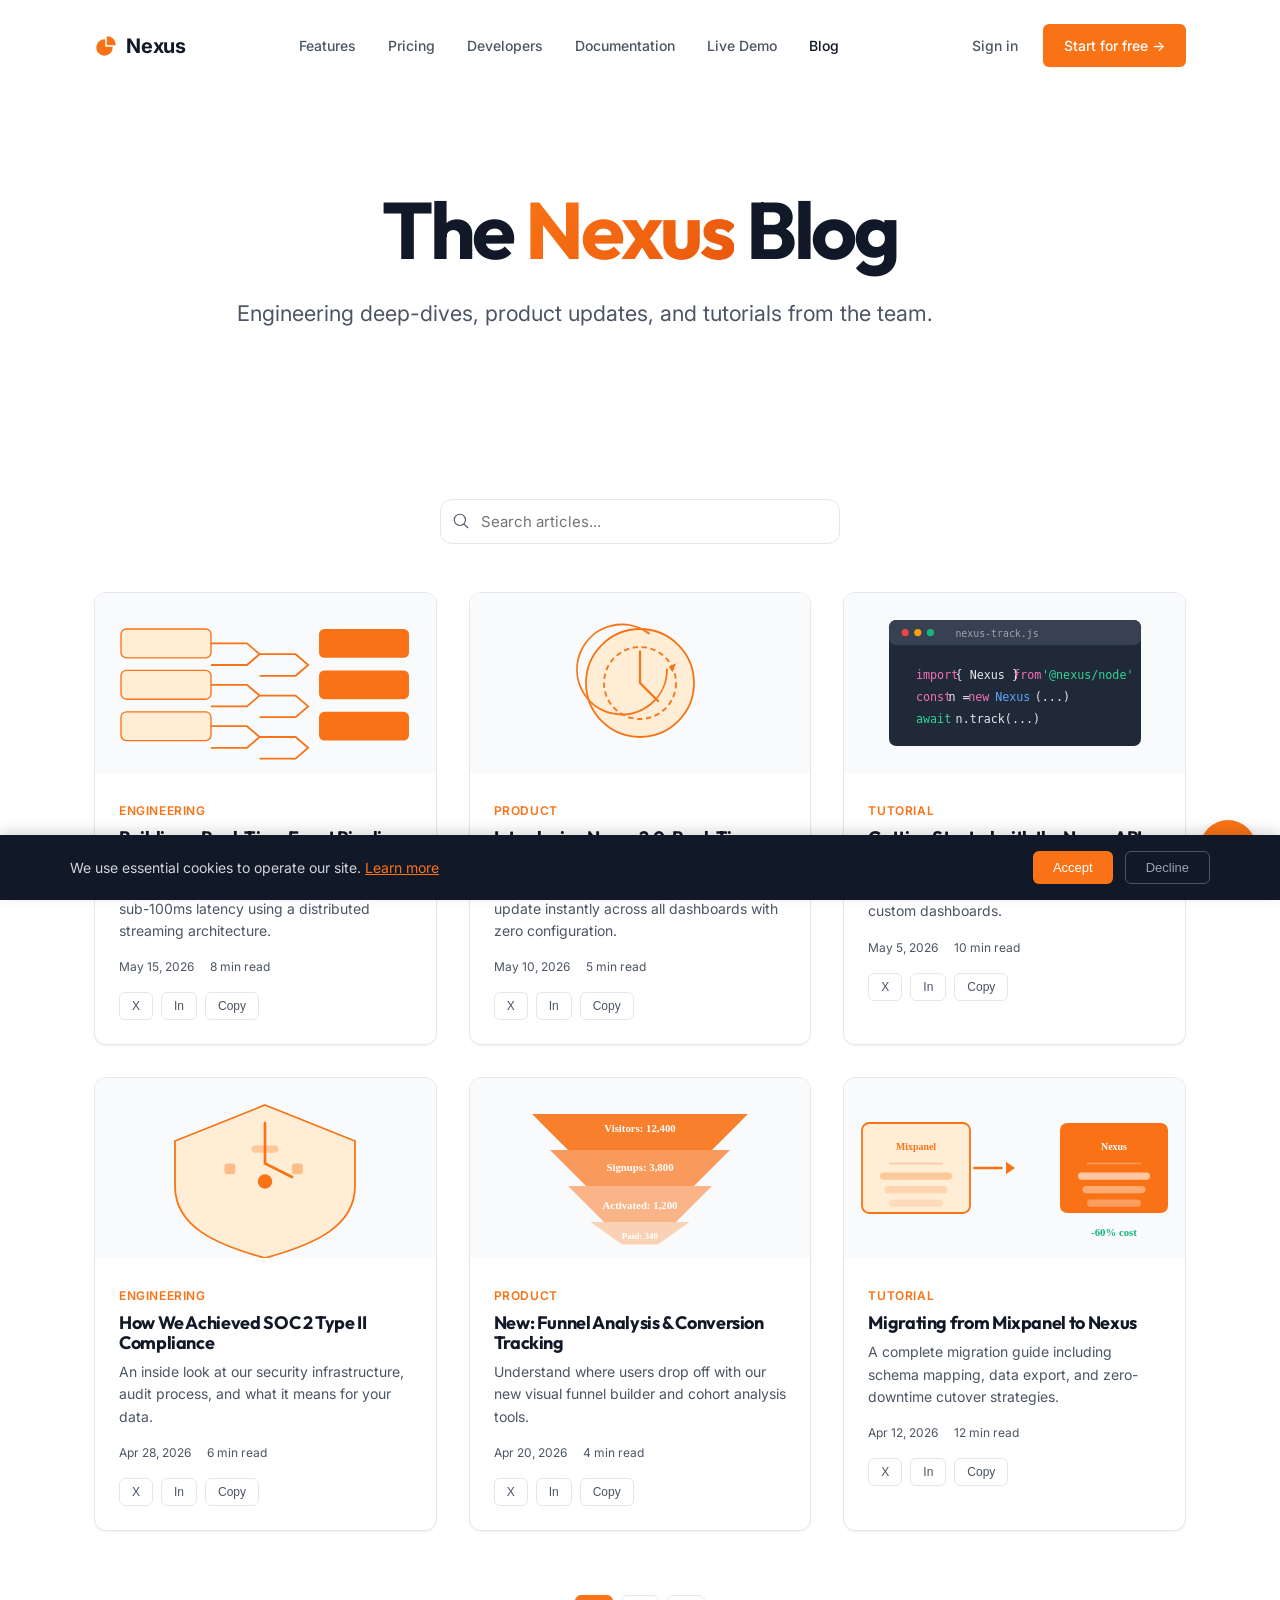
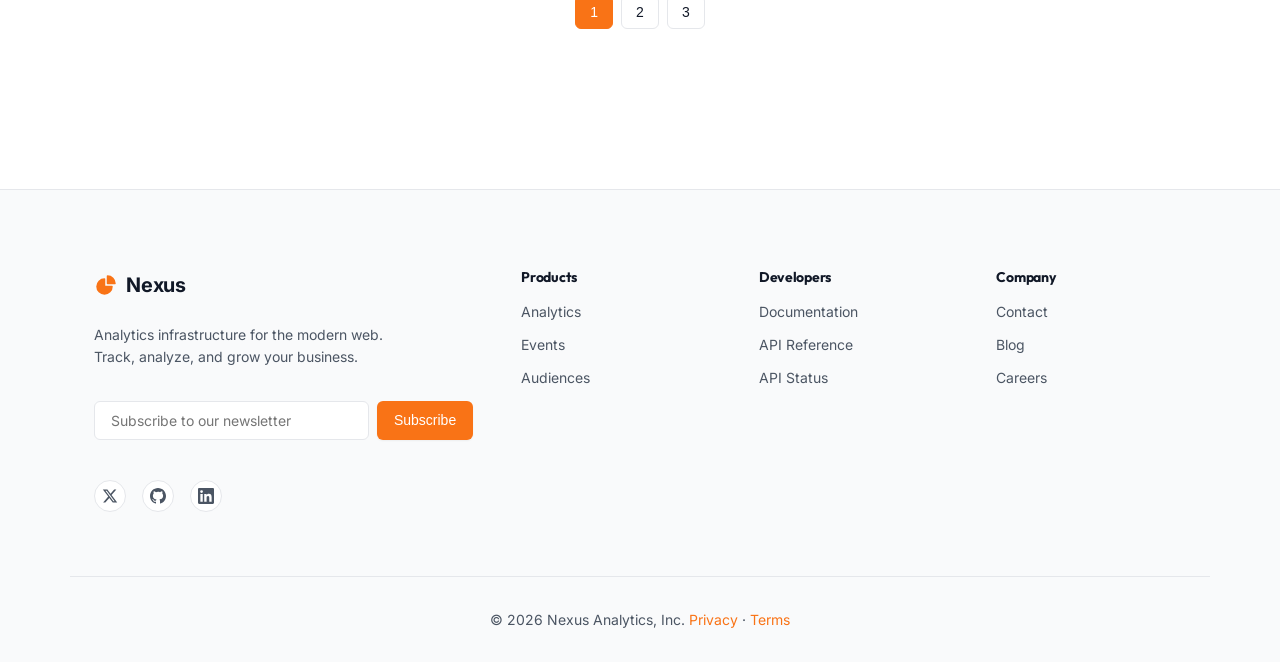
==== commit 8ab9584c: "style: fix mobile navbar layout, restore hero/blog visuals, and add comprehensive README.md" ====
--- a/blog.html
+++ b/blog.html
@@ -9,7 +9,26 @@
     <link rel="preconnect" href="https://fonts.gstatic.com" crossorigin>
     <link href="https://fonts.googleapis.com/css2?family=Inter:wght@400;500;600;700&family=Outfit:wght@500;700;800&display=swap" rel="stylesheet">
     <link rel="stylesheet" href="styles.css?v=4">
-    <script defer data-domain="nexus.dev" src="https://plausible.io/js/script.js"></script>
+    <!-- Privacy-friendly analytics by Plausible -->
+    <script async src="https://plausible.io/js/pa-jJZlU0B4bznzwBaaOxPu2.js"></script>
+    <script>
+      window.plausible=window.plausible||function(){(plausible.q=plausible.q||[]).push(arguments)},plausible.init=plausible.init||function(i){plausible.o=i||{}};
+      plausible.init()
+    </script>
+    <script type="application/ld+json">
+    {
+        "@context": "https://schema.org",
+        "@type": "Blog",
+        "name": "Nexus Analytics Blog",
+        "description": "Engineering deep-dives, product updates, and tutorials from the Nexus team.",
+        "url": "https://nexus.dev/blog.html",
+        "blogPost": [
+            {"@type": "BlogPosting", "headline": "Building a Real-Time Event Pipeline at Scale", "datePublished": "2026-05-15"},
+            {"@type": "BlogPosting", "headline": "Introducing Nexus 2.0: Real-Time Sync", "datePublished": "2026-05-10"},
+            {"@type": "BlogPosting", "headline": "Getting Started with the Nexus API", "datePublished": "2026-05-05"}
+        ]
+    }
+    </script>
 </head>
 <body>
     <header class="navbar">
@@ -55,61 +74,110 @@
 
         <section>
             <div class="container">
-                <div class="blog-grid">
-                    <article class="blog-card fade-in">
-                        <div class="blog-card-image"><img src="images/blog-pipeline.svg" alt="Data pipeline illustration" class="blog-img"></div>
+                <div class="blog-search">
+                    <svg class="blog-search-icon" xmlns="http://www.w3.org/2000/svg" fill="none" viewBox="0 0 24 24" stroke-width="1.5" stroke="currentColor"><path stroke-linecap="round" stroke-linejoin="round" d="M21 21l-5.197-5.197m0 0A7.5 7.5 0 105.196 5.196a7.5 7.5 0 0010.607 10.607z"/></svg>
+                    <input type="text" class="blog-search-input" id="blog-search" placeholder="Search articles..." autocomplete="off">
+                </div>
+                <div class="blog-grid stagger-children" id="blog-grid">
+                    <article class="blog-card">
+                        <div class="blog-card-image">
+                            <img src="images/blog-pipeline.svg" alt="Data pipeline illustration" class="blog-img" loading="lazy">
+                        </div>
                         <div class="blog-card-body">
                             <span class="blog-category">Engineering</span>
                             <h3>Building a Real-Time Event Pipeline at Scale</h3>
                             <p>How we process 50M+ events per day with sub-100ms latency using a distributed streaming architecture.</p>
                             <div class="blog-meta"><span>May 15, 2026</span><span>8 min read</span></div>
-                        </div>
-                    </article>
-                    <article class="blog-card fade-in">
-                        <div class="blog-card-image"><img src="images/blog-sync.svg" alt="Real-time sync illustration" class="blog-img"></div>
+                            <div class="share-buttons">
+                                <button class="share-btn" data-platform="twitter" data-title="Building a Real-Time Event Pipeline at Scale" data-url="https://nexus.dev/blog.html">X</button>
+                                <button class="share-btn" data-platform="linkedin" data-title="Building a Real-Time Event Pipeline at Scale" data-url="https://nexus.dev/blog.html">In</button>
+                                <button class="share-btn" data-platform="copy" data-url="https://nexus.dev/blog.html">Copy</button>
+                            </div>
+                        </div>
+                    </article>
+                    <article class="blog-card">
+                        <div class="blog-card-image">
+                            <img src="images/blog-sync.svg" alt="Real-time sync illustration" class="blog-img" loading="lazy">
+                        </div>
                         <div class="blog-card-body">
                             <span class="blog-category">Product</span>
                             <h3>Introducing Nexus 2.0: Real-Time Sync</h3>
                             <p>Our biggest update yet — see your data update instantly across all dashboards with zero configuration.</p>
                             <div class="blog-meta"><span>May 10, 2026</span><span>5 min read</span></div>
-                        </div>
-                    </article>
-                    <article class="blog-card fade-in">
-                        <div class="blog-card-image"><img src="images/blog-api.svg" alt="API code illustration" class="blog-img"></div>
+                            <div class="share-buttons">
+                                <button class="share-btn" data-platform="twitter" data-title="Introducing Nexus 2.0: Real-Time Sync" data-url="https://nexus.dev/blog.html">X</button>
+                                <button class="share-btn" data-platform="linkedin" data-title="Introducing Nexus 2.0: Real-Time Sync" data-url="https://nexus.dev/blog.html">In</button>
+                                <button class="share-btn" data-platform="copy" data-url="https://nexus.dev/blog.html">Copy</button>
+                            </div>
+                        </div>
+                    </article>
+                    <article class="blog-card">
+                        <div class="blog-card-image">
+                            <img src="images/blog-api.svg" alt="API code illustration" class="blog-img" loading="lazy">
+                        </div>
                         <div class="blog-card-body">
                             <span class="blog-category">Tutorial</span>
                             <h3>Getting Started with the Nexus API</h3>
                             <p>A step-by-step guide to tracking your first event, identifying users, and building custom dashboards.</p>
                             <div class="blog-meta"><span>May 5, 2026</span><span>10 min read</span></div>
-                        </div>
-                    </article>
-                    <article class="blog-card fade-in">
-                        <div class="blog-card-image"><img src="images/blog-security.svg" alt="Security shield illustration" class="blog-img"></div>
+                            <div class="share-buttons">
+                                <button class="share-btn" data-platform="twitter" data-title="Getting Started with the Nexus API" data-url="https://nexus.dev/blog.html">X</button>
+                                <button class="share-btn" data-platform="linkedin" data-title="Getting Started with the Nexus API" data-url="https://nexus.dev/blog.html">In</button>
+                                <button class="share-btn" data-platform="copy" data-url="https://nexus.dev/blog.html">Copy</button>
+                            </div>
+                        </div>
+                    </article>
+                    <article class="blog-card">
+                        <div class="blog-card-image">
+                            <img src="images/blog-security.svg" alt="Security shield illustration" class="blog-img" loading="lazy">
+                        </div>
                         <div class="blog-card-body">
                             <span class="blog-category">Engineering</span>
                             <h3>How We Achieved SOC 2 Type II Compliance</h3>
                             <p>An inside look at our security infrastructure, audit process, and what it means for your data.</p>
                             <div class="blog-meta"><span>Apr 28, 2026</span><span>6 min read</span></div>
-                        </div>
-                    </article>
-                    <article class="blog-card fade-in">
-                        <div class="blog-card-image"><img src="images/blog-funnel.svg" alt="Funnel analysis illustration" class="blog-img"></div>
+                            <div class="share-buttons">
+                                <button class="share-btn" data-platform="twitter" data-title="How We Achieved SOC 2 Type II Compliance" data-url="https://nexus.dev/blog.html">X</button>
+                                <button class="share-btn" data-platform="linkedin" data-title="How We Achieved SOC 2 Type II Compliance" data-url="https://nexus.dev/blog.html">In</button>
+                                <button class="share-btn" data-platform="copy" data-url="https://nexus.dev/blog.html">Copy</button>
+                            </div>
+                        </div>
+                    </article>
+                    <article class="blog-card">
+                        <div class="blog-card-image">
+                            <img src="images/blog-funnel.svg" alt="Funnel analysis illustration" class="blog-img" loading="lazy">
+                        </div>
                         <div class="blog-card-body">
                             <span class="blog-category">Product</span>
                             <h3>New: Funnel Analysis & Conversion Tracking</h3>
                             <p>Understand where users drop off with our new visual funnel builder and cohort analysis tools.</p>
                             <div class="blog-meta"><span>Apr 20, 2026</span><span>4 min read</span></div>
-                        </div>
-                    </article>
-                    <article class="blog-card fade-in">
-                        <div class="blog-card-image"><img src="images/blog-migration.svg" alt="Migration illustration" class="blog-img"></div>
+                            <div class="share-buttons">
+                                <button class="share-btn" data-platform="twitter" data-title="New: Funnel Analysis & Conversion Tracking" data-url="https://nexus.dev/blog.html">X</button>
+                                <button class="share-btn" data-platform="linkedin" data-title="New: Funnel Analysis & Conversion Tracking" data-url="https://nexus.dev/blog.html">In</button>
+                                <button class="share-btn" data-platform="copy" data-url="https://nexus.dev/blog.html">Copy</button>
+                            </div>
+                        </div>
+                    </article>
+                    <article class="blog-card">
+                        <div class="blog-card-image">
+                            <img src="images/blog-migration.svg" alt="Migration illustration" class="blog-img" loading="lazy">
+                        </div>
                         <div class="blog-card-body">
                             <span class="blog-category">Tutorial</span>
                             <h3>Migrating from Mixpanel to Nexus</h3>
                             <p>A complete migration guide including schema mapping, data export, and zero-downtime cutover strategies.</p>
                             <div class="blog-meta"><span>Apr 12, 2026</span><span>12 min read</span></div>
-                        </div>
-                    </article>
+                            <div class="share-buttons">
+                                <button class="share-btn" data-platform="twitter" data-title="Migrating from Mixpanel to Nexus" data-url="https://nexus.dev/blog.html">X</button>
+                                <button class="share-btn" data-platform="linkedin" data-title="Migrating from Mixpanel to Nexus" data-url="https://nexus.dev/blog.html">In</button>
+                                <button class="share-btn" data-platform="copy" data-url="https://nexus.dev/blog.html">Copy</button>
+                            </div>
+                        </div>
+                    </article>
+                </div>
+                <div class="blog-no-results" id="blog-no-results">
+                    <p>No articles match your search.</p>
                 </div>
                 <div class="blog-pagination">
                     <button class="pagination-btn active">1</button>
@@ -151,7 +219,7 @@
                 <a href="index.html" class="logo"><svg xmlns="http://www.w3.org/2000/svg" viewBox="0 0 24 24" fill="currentColor" class="logo-icon"><path fill-rule="evenodd" d="M2.25 13.5a8.25 8.25 0 018.25-8.25.75.75 0 01.75.75v6.75H18a.75.75 0 01.75.75 8.25 8.25 0 01-16.5 0z" clip-rule="evenodd" /><path fill-rule="evenodd" d="M12.75 3a.75.75 0 01.75-.75 8.25 8.25 0 018.25 8.25.75.75 0 01-.75.75h-7.5a.75.75 0 01-.75-.75V3z" clip-rule="evenodd" /></svg>Nexus</a>
                 <p class="footer-tagline">Analytics infrastructure for the modern web. Track, analyze, and grow your business.</p>
                 <form class="newsletter-form"><input type="email" placeholder="Subscribe to our newsletter" class="newsletter-input" required><button type="submit" class="btn btn-primary" style="padding:0.625rem 1rem;">Subscribe</button></form>
-                <div class="social-links"><a href="#" class="social-icon">X</a><a href="#" class="social-icon">GH</a><a href="#" class="social-icon">IN</a></div>
+                <div class="social-links"><a href="#" class="social-icon" aria-label="X (Twitter)"><svg xmlns="http://www.w3.org/2000/svg" viewBox="0 0 24 24"><path d="M18.244 2.25h3.308l-7.227 8.26 8.502 11.24H16.17l-5.214-6.817L4.99 21.75H1.68l7.73-8.835L1.254 2.25H8.08l4.713 6.231zm-1.161 17.52h1.833L7.084 4.126H5.117z"/></svg></a><a href="#" class="social-icon" aria-label="GitHub"><svg xmlns="http://www.w3.org/2000/svg" viewBox="0 0 24 24"><path d="M12 0C5.374 0 0 5.373 0 12c0 5.302 3.438 9.8 8.207 11.387.599.111.793-.261.793-.577v-2.234c-3.338.726-4.033-1.416-4.033-1.416-.546-1.387-1.333-1.756-1.333-1.756-1.089-.745.083-.729.083-.729 1.205.084 1.839 1.237 1.839 1.237 1.07 1.834 2.807 1.304 3.492.997.107-.775.418-1.305.762-1.604-2.665-.305-5.467-1.334-5.467-5.931 0-1.311.469-2.381 1.236-3.221-.124-.303-.535-1.524.117-3.176 0 0 1.008-.322 3.301 1.23A11.509 11.509 0 0112 5.803c1.02.005 2.047.138 3.006.404 2.291-1.552 3.297-1.23 3.297-1.23.653 1.653.242 2.874.118 3.176.77.84 1.235 1.911 1.235 3.221 0 4.609-2.807 5.624-5.479 5.921.43.372.823 1.102.823 2.222v3.293c0 .319.192.694.801.576C20.566 21.797 24 17.3 24 12c0-6.627-5.373-12-12-12z"/></svg></a><a href="#" class="social-icon" aria-label="LinkedIn"><svg xmlns="http://www.w3.org/2000/svg" viewBox="0 0 24 24"><path d="M20.447 20.452h-3.554v-5.569c0-1.328-.027-3.037-1.852-3.037-1.853 0-2.136 1.445-2.136 2.939v5.667H9.351V9h3.414v1.561h.046c.477-.9 1.637-1.85 3.37-1.85 3.601 0 4.267 2.37 4.267 5.455v6.286zM5.337 7.433a2.062 2.062 0 01-2.063-2.065 2.064 2.064 0 112.063 2.065zm1.782 13.019H3.555V9h3.564v11.452zM22.225 0H1.771C.792 0 0 .774 0 1.729v20.542C0 23.227.792 24 1.771 24h20.451C23.2 24 24 23.227 24 22.271V1.729C24 .774 23.2 0 22.222 0h.003z"/></svg></a></div>
             </div>
             <div class="footer-links"><h4>Products</h4><a href="features.html">Analytics</a><a href="features.html">Events</a><a href="features.html">Audiences</a></div>
             <div class="footer-links"><h4>Developers</h4><a href="docs.html">Documentation</a><a href="developers.html">API Reference</a><a href="status.html">API Status</a></div>
@@ -159,6 +227,18 @@
         </div>
         <div class="container copyright"><p>&copy; 2026 Nexus Analytics, Inc. <a href="privacy.html">Privacy</a> &middot; <a href="terms.html">Terms</a></p></div>
     </footer>
+    <button class="back-to-top" id="back-to-top" aria-label="Back to top">
+        <svg xmlns="http://www.w3.org/2000/svg" fill="none" viewBox="0 0 24 24" stroke-width="2" stroke="currentColor"><path stroke-linecap="round" stroke-linejoin="round" d="M4.5 15.75l7.5-7.5 7.5 7.5"/></svg>
+    </button>
+    <div class="cookie-banner" id="cookie-banner">
+        <div class="cookie-content">
+            <p>We use essential cookies to operate our site. <a href="privacy.html">Learn more</a></p>
+            <div class="cookie-actions">
+                <button class="cookie-btn accept" id="cookie-accept">Accept</button>
+                <button class="cookie-btn decline" id="cookie-decline">Decline</button>
+            </div>
+        </div>
+    </div>
     <script src="config.js"></script>
     <script src="script.js?v=3"></script>
 </body>
--- a/styles.css
+++ b/styles.css
@@ -202,6 +202,7 @@
     width: 20px;
     height: 2px;
     background: var(--text-primary);
+    transition: transform 0.3s ease, opacity 0.3s ease;
 }
 
 /* Common Layout */
@@ -732,9 +733,13 @@
     align-items: center;
     justify-content: center;
     color: var(--text-secondary);
-    font-size: 0.75rem;
-    font-weight: 600;
     transition: all 0.2s;
+}
+
+.social-icon svg {
+    width: 16px;
+    height: 16px;
+    fill: currentColor;
 }
 
 .social-icon:hover {
@@ -768,59 +773,7 @@
     font-size: 0.875rem;
 }
 
-/* Responsive */
-@media (max-width: 992px) {
-    .hero-container, .dev-container {
-        grid-template-columns: 1fr;
-        text-align: center;
-    }
-    
-    .hero-title { font-size: 3rem; }
-    
-    .hero-subtitle {
-        margin-left: auto;
-        margin-right: auto;
-    }
-    
-    .hero-cta {
-        justify-content: center;
-    }
-    
-    .clean-mockup {
-        transform: none;
-    }
-    
-    .section-header.align-left {
-        text-align: center;
-        margin-left: auto;
-        margin-right: auto;
-    }
-}
-
-@media (max-width: 768px) {
-    .nav-links, .nav-actions { display: none; }
-    .mobile-menu-btn { display: flex; }
-    
-    .feature-grid, .pricing-container {
-        grid-template-columns: 1fr;
-    }
-    
-    .footer-grid {
-        grid-template-columns: 1fr 1fr;
-    }
-}
-
-@media (max-width: 480px) {
-    .hero-title { font-size: 2.5rem; }
-    
-    .footer-grid {
-        grid-template-columns: 1fr;
-    }
-    
-    .cta-buttons {
-        flex-direction: column;
-    }
-}
+
 
 /* Auth Pages */
 .auth-page {
@@ -1627,66 +1580,7 @@
     font-size: 1.5rem;
 }
 
-@media (max-width: 992px) {
-    .sdk-grid {
-        grid-template-columns: repeat(2, 1fr);
-    }
-    
-    .docs-layout {
-        flex-direction: column;
-    }
-    
-    .docs-sidebar {
-        width: 100%;
-        height: auto;
-        position: static;
-        border-right: none;
-        border-bottom: 1px solid var(--border-color);
-    }
-    
-    .docs-content {
-        padding: 2rem 1.5rem;
-    }
-
-    .contact-layout {
-        grid-template-columns: 1fr;
-        gap: 2rem;
-    }
-
-    .demo-stats {
-        grid-template-columns: repeat(2, 1fr);
-    }
-}
-
-@media (max-width: 768px) {
-    .sdk-grid {
-        grid-template-columns: 1fr;
-    }
-
-    .demo-stats {
-        grid-template-columns: 1fr;
-    }
-
-    .chart-grid {
-        grid-template-columns: 1fr;
-    }
-
-    .chart-card canvas {
-        max-height: 240px;
-    }
-
-    .calc-result {
-        grid-template-columns: 1fr;
-    }
-
-    .blog-grid {
-        grid-template-columns: 1fr;
-    }
-
-    .uptime-grid {
-        grid-template-columns: repeat(15, 1fr);
-    }
-}
+
 
 /* ───── Live Chat Widget ───── */
 .chat-widget {
@@ -2273,8 +2167,702 @@
     flex-shrink: 0;
 }
 
+/* ───── Responsive Design ───── */
+
+/* Large tablets / small desktops */
+@media (max-width: 1200px) {
+    .hero-title { font-size: clamp(2.5rem, 5vw, 5rem); }
+    .section-title { font-size: clamp(1.75rem, 3vw, 2.5rem); }
+    .cta-title { font-size: clamp(1.75rem, 3vw, 2.5rem); }
+    .docs-title { font-size: clamp(1.75rem, 3.5vw, 3rem); }
+    .price-amount { font-size: clamp(2.5rem, 4vw, 3.5rem); }
+}
+
+/* Tablets */
 @media (max-width: 992px) {
-    .blog-grid {
-        grid-template-columns: repeat(2, 1fr);
+    .hero-container, .dev-container {
+        grid-template-columns: 1fr;
+        text-align: center;
+        gap: 2rem;
     }
-}
+    
+    .hero { padding: 6rem 0 4rem; }
+    .hero-title { font-size: clamp(2.25rem, 4.5vw, 3rem); }
+    .hero-subtitle {
+        margin-left: auto;
+        margin-right: auto;
+        max-width: 100%;
+        font-size: clamp(1rem, 2vw, 1.35rem);
+    }
+    
+    .hero-cta { justify-content: center; }
+    .clean-mockup { transform: none; }
+    
+    .section-header.align-left {
+        text-align: center;
+        margin-left: auto;
+        margin-right: auto;
+    }
+    
+    section { padding: 4rem 0; }
+    .page-header { padding: 4rem 0 2rem; }
+    .feature-spotlight { padding: 4rem 0; }
+    .social-proof { padding: 2rem 0; }
+    
+    .sdk-grid { grid-template-columns: repeat(2, 1fr); }
+    
+    .docs-layout { flex-direction: column; }
+    .docs-sidebar {
+        width: 100%;
+        height: auto;
+        position: relative;
+        top: 0;
+        border-right: none;
+        border-bottom: 1px solid var(--border-color);
+    }
+    .docs-content { padding: 2rem 1.5rem; }
+    
+    .contact-layout {
+        grid-template-columns: 1fr;
+        gap: 2rem;
+    }
+    
+    .demo-stats { grid-template-columns: repeat(2, 1fr); }
+    
+    .blog-grid { grid-template-columns: repeat(2, 1fr); }
+    
+    .stat-number { font-size: clamp(1.25rem, 2.5vw, 1.75rem); }
+    
+    .legal-container h1 { font-size: clamp(1.75rem, 3vw, 2.5rem); }
+    .legal-container h2 { font-size: clamp(1.25rem, 2vw, 1.5rem); }
+}
+
+/* Mobile */
+@keyframes slideDownFade {
+    from {
+        opacity: 0;
+        transform: translateY(-10px);
+    }
+    to {
+        opacity: 1;
+        transform: translateY(0);
+    }
+}
+
+@media (max-width: 768px) {
+    .mobile-menu-btn { display: flex; }
+    
+    .navbar { padding: 1rem 0; }
+    .navbar.scrolled { padding: 0.75rem 0; }
+    
+    /* When navigation menu is open, make navbar solid white and expand its height */
+    .navbar.nav-open {
+        background: var(--bg-color) !important;
+        backdrop-filter: none !important;
+        border-bottom: 1px solid var(--border-color);
+        box-shadow: var(--shadow-md);
+        max-height: 100vh;
+        overflow-y: auto;
+    }
+    
+    .navbar.nav-open .nav-container {
+        display: grid;
+        grid-template-columns: 1fr auto;
+        grid-template-rows: auto auto auto;
+        row-gap: 1.5rem;
+        align-items: center;
+        width: 100%;
+    }
+    
+    .navbar.nav-open .logo {
+        grid-column: 1;
+        grid-row: 1;
+    }
+    
+    .navbar.nav-open .mobile-menu-btn {
+        grid-column: 2;
+        grid-row: 1;
+        justify-self: end;
+    }
+    
+    .nav-links {
+        display: none;
+        width: 100%;
+        flex-direction: column;
+        align-items: center;
+        gap: 1rem;
+    }
+    
+    .navbar.nav-open .nav-links {
+        display: flex;
+        grid-column: 1 / span 2;
+        grid-row: 2;
+        border-top: 1px solid var(--border-color);
+        padding-top: 1.5rem;
+        animation: slideDownFade 0.3s cubic-bezier(0.16, 1, 0.3, 1) forwards;
+    }
+    
+    .navbar.nav-open .nav-links a {
+        font-size: 1.05rem;
+        font-weight: 600;
+        color: var(--text-secondary);
+        width: 100%;
+        text-align: center;
+        padding: 0.5rem 0;
+        transition: color var(--transition-fast), transform var(--transition-fast);
+    }
+    
+    .navbar.nav-open .nav-links a:hover {
+        color: var(--text-primary);
+        transform: translateY(-1px);
+    }
+    
+    .nav-actions {
+        display: none;
+        width: 100%;
+        justify-content: center;
+    }
+    
+    .navbar.nav-open .nav-actions {
+        display: flex;
+        grid-column: 1 / span 2;
+        grid-row: 3;
+        padding-bottom: 1.5rem;
+        animation: slideDownFade 0.3s cubic-bezier(0.16, 1, 0.3, 1) forwards;
+        animation-delay: 0.05s;
+    }
+    
+    .navbar.nav-open .nav-actions .auth-guest {
+        display: flex;
+        flex-direction: column;
+        width: 100%;
+        max-width: 320px;
+        gap: 0.75rem;
+    }
+    
+    .navbar.nav-open .nav-actions .auth-guest .btn {
+        width: 100%;
+    }
+    
+    .navbar.nav-open .nav-actions .user-menu {
+        display: flex;
+        justify-content: center;
+        width: 100%;
+    }
+    
+    .navbar.nav-open .user-dropdown {
+        left: 50%;
+        right: auto;
+        transform: translateX(-50%);
+        top: calc(100% + 8px);
+        width: 100%;
+        max-width: 240px;
+        text-align: center;
+    }
+    
+    /* Hamburger Menu Transform to X */
+    .navbar.nav-open .mobile-menu-btn span:nth-child(1) {
+        transform: translateY(6px) rotate(45deg);
+    }
+    
+    .navbar.nav-open .mobile-menu-btn span:nth-child(2) {
+        opacity: 0;
+    }
+    
+    .navbar.nav-open .mobile-menu-btn span:nth-child(3) {
+        transform: translateY(-6px) rotate(-45deg);
+    }
+    
+    .feature-grid, .pricing-container {
+        grid-template-columns: 1fr;
+        gap: 1.5rem;
+    }
+    
+    .footer-grid {
+        grid-template-columns: 1fr 1fr;
+        gap: 2rem;
+    }
+    
+    .hero { padding: 4rem 0 3rem; }
+    .hero-title { font-size: clamp(2rem, 6vw, 2.5rem); }
+    .hero-subtitle { font-size: 1rem; }
+    .hero-cta { flex-direction: column; align-items: center; }
+    .hero-cta .btn { width: 100%; max-width: 320px; }
+    .announcement-bar { font-size: 0.8rem; }
+    
+    section { padding: 3rem 0; }
+    .site-footer { padding: 3rem 0 2rem; }
+    .page-header { padding: 3rem 0 1.5rem; }
+    .feature-spotlight { padding: 3rem 0; }
+    .api-status { padding: 3rem 0; }
+    
+    .feature-card { padding: 1.5rem; }
+    .feature-grid { gap: 1.5rem; }
+    
+    .sdk-grid { grid-template-columns: 1fr; }
+    .sdk-card { padding: 1.5rem; }
+    
+    .demo-stats { grid-template-columns: 1fr; }
+    .demo-page { padding: 2rem 0 3rem; }
+    .stat-card { padding: 1.25rem; }
+    .stat-number { font-size: 1.5rem; }
+    
+    .chart-grid { grid-template-columns: 1fr; }
+    .chart-card canvas { max-height: 240px; }
+    
+    .blog-grid { grid-template-columns: 1fr; }
+    .blog-card-image { height: 160px; }
+    .blog-header { padding: 3rem 0 1.5rem; }
+    
+    .calc-result { grid-template-columns: 1fr; }
+    .calculator-card { padding: 1.5rem; }
+    .calc-header { flex-direction: column; gap: 0.5rem; text-align: center; }
+    
+    .uptime-grid { grid-template-columns: repeat(15, 1fr); }
+    .status-current { padding: 2rem 1.5rem; }
+    .status-page { padding: 2rem 0; }
+    
+    .contact-page { padding: 2rem 0 3rem; }
+    .contact-form-card { padding: 1.5rem; }
+    
+    .auth-page { padding: 2rem 1rem; }
+    .auth-card { padding: 2rem 1.5rem; }
+    
+    .testimonial-quote { font-size: 1rem; }
+    .testimonial-card { padding: 1.5rem 1rem; }
+    
+    .price-card { padding: 2rem 1.5rem; }
+    .price-amount { margin: 1.5rem 0; }
+    
+    .cta-buttons { flex-direction: column; align-items: center; }
+    .cta-buttons .btn { width: 100%; max-width: 320px; }
+    .cta-container { max-width: 100%; }
+    
+    .legal-page { padding: 2rem 0; }
+    .legal-container h1 { font-size: 1.75rem; }
+    .legal-container h2 { font-size: 1.25rem; }
+    .legal-container .last-updated { margin-bottom: 2rem; }
+    
+    .newsletter-form { flex-direction: column; }
+    .newsletter-form .btn { width: 100%; }
+    .footer-tagline { max-width: 100%; }
+    
+    .oauth-buttons { flex-direction: column; }
+    
+    .faq-item { padding: 1.5rem; }
+    
+    .modal-card { padding: 2rem 1.5rem; }
+    
+    .chat-widget {
+        bottom: 1rem;
+        right: 1rem;
+    }
+    
+    .chat-toggle { width: 48px; height: 48px; }
+    .chat-window {
+        width: calc(100vw - 2rem);
+        height: 400px;
+        right: 0;
+        bottom: 60px;
+    }
+    
+    .sidebar-section h4 { cursor: pointer; }
+    .sidebar-section a { padding: 0.5rem 0; }
+    
+    .docs-sidebar { padding: 1.5rem; }
+    .docs-content { padding: 1.5rem; }
+    .docs-title { font-size: 1.75rem; }
+    
+    .code-block { padding: 0.75rem 1rem; font-size: 0.8rem; }
+    .docs-table th, .docs-table td { padding: 0.75rem; }
+    
+    .playground-tab { font-size: 0.8rem; padding: 0.5rem 0.75rem; }
+    .playground-editor textarea { min-height: 120px; font-size: 0.8rem; }
+    .playground-actions { flex-direction: column; gap: 0.5rem; }
+    .playground-actions .btn { width: 100%; }
+    
+    .form-input { padding: 0.75rem 0.875rem; font-size: 16px; }
+    .btn { padding: 0.75rem 1.25rem; }
+    
+    .container { padding: 0 1rem; }
+}
+
+/* Small mobile */
+@media (max-width: 480px) {
+    .hero-title { font-size: 1.75rem; }
+    .hero { padding: 3rem 0 2rem; }
+    .hero-subtitle { font-size: 0.9375rem; }
+    
+    .section-title { font-size: 1.5rem; }
+    .section-subtitle { font-size: 0.9375rem; }
+    
+    .footer-grid { grid-template-columns: 1fr; }
+    .footer-brand { align-items: center; text-align: center; }
+    .footer-tagline { text-align: center; }
+    .social-links { justify-content: center; }
+    .footer-links { text-align: center; }
+    
+    .logo-grid { justify-content: center; gap: 1.5rem; }
+    .logo-item { font-size: 1.25rem; }
+    
+    .cta-buttons { flex-direction: column; }
+    .cta-title { font-size: 1.75rem; }
+    
+    .blog-card-image { height: 140px; }
+    .blog-card-body { padding: 1.25rem; }
+    
+    .stat-card { padding: 1rem; }
+    .stats-grid { gap: 1rem; }
+    
+    .auth-card { padding: 1.5rem 1rem; }
+    .auth-card h1 { font-size: 1.5rem; }
+    
+    .price-name { font-size: 1.25rem; }
+    .price-features li { padding: 0.75rem 0; }
+    
+    .modal-card { max-width: 95%; }
+    
+    .docs-title { font-size: 1.5rem; }
+    .docs-content h2 { font-size: 1.35rem; }
+    
+    .faq-question { font-size: 1rem; }
+    
+    .demo-stats { gap: 1rem; }
+    .chart-card { padding: 1rem; }
+    .chart-card canvas { max-height: 200px; }
+    
+    .sdk-grid { gap: 1rem; }
+    .sdk-card { padding: 1.25rem; }
+    
+    .testimonial-quote { font-size: 0.9375rem; }
+    .testimonial-controls { gap: 0.75rem; }
+    
+    .pricing-container { gap: 1rem; }
+    .price-card { padding: 1.5rem; }
+    .price-amount { font-size: 2.5rem; }
+    
+    .calculator-card { padding: 1.25rem; }
+    .calc-plan-price { font-size: 1.5rem; }
+    
+    .contact-form-card { padding: 1.25rem; }
+    .contact-item { gap: 0.75rem; }
+    .contact-icon { width: 36px; height: 36px; }
+    
+    .incident-item { padding: 1rem; }
+    .uptime-grid { gap: 2px; }
+    .uptime-bar { height: 18px; }
+    
+    .chart-card h3 { font-size: 0.875rem; }
+    .feature-icon { width: 40px; height: 40px; }
+    .feature-icon svg { width: 20px; height: 20px; }
+    .feature-title { font-size: 1.125rem; }
+}
+
+/* Very small phones */
+@media (max-width: 360px) {
+    .hero-title { font-size: 1.5rem; }
+    .hero-subtitle { font-size: 0.875rem; }
+    .container { padding: 0 0.75rem; }
+    .btn { font-size: 0.8125rem; }
+    .logo { font-size: 1.125rem; }
+    .stat-number { font-size: 1.25rem; }
+    .price-amount { font-size: 2rem; }
+    .blog-card-image { height: 120px; }
+}
+
+/* Landscape phone optimization */
+@media (max-height: 500px) and (orientation: landscape) {
+    .hero { padding: 2rem 0; }
+    .hero-title { font-size: 1.75rem; }
+    .hero-subtitle { margin-bottom: 1.5rem; }
+    .hero-container { gap: 1.5rem; }
+    .auth-page { min-height: auto; padding: 1.5rem 1rem; }
+    section { padding: 2rem 0; }
+    .chat-window { height: 300px; }
+}
+
+/* Reduced motion preference */
+@media (prefers-reduced-motion: reduce) {
+    *, *::before, *::after {
+        animation-duration: 0.01ms !important;
+        animation-iteration-count: 1 !important;
+        transition-duration: 0.01ms !important;
+    }
+    html { scroll-behavior: auto; }
+    .fade-in { opacity: 1; transform: none; }
+    .testimonials-track { transition: none; }
+}
+
+/* Print styles */
+@media print {
+    .navbar, .chat-widget, .modal-overlay, .site-footer,
+    .cta-section, .newsletter-form { display: none !important; }
+    section { padding: 1rem 0; }
+    body { font-size: 12pt; color: #000; }
+    a { color: #000; text-decoration: underline; }
+    .page-break { page-break-before: always; }
+}
+
+/* High DPI / Retina displays */
+@media (-webkit-min-device-pixel-ratio: 2), (min-resolution: 192dpi) {
+    body { -webkit-font-smoothing: antialiased; }
+}
+
+/* ───── Back to Top Button ───── */
+.back-to-top {
+    position: fixed;
+    bottom: 5rem;
+    right: 1.5rem;
+    z-index: 999;
+    width: 40px;
+    height: 40px;
+    border-radius: 50%;
+    background: var(--accent-primary);
+    color: #fff;
+    border: none;
+    cursor: pointer;
+    display: flex;
+    align-items: center;
+    justify-content: center;
+    box-shadow: var(--shadow-md);
+    opacity: 0;
+    visibility: hidden;
+    transform: translateY(10px);
+    transition: all 0.3s ease;
+}
+.back-to-top.visible {
+    opacity: 1;
+    visibility: visible;
+    transform: translateY(0);
+}
+.back-to-top:hover {
+    background: var(--accent-hover);
+    transform: translateY(-2px);
+    box-shadow: var(--shadow-lg);
+}
+.back-to-top svg {
+    width: 18px;
+    height: 18px;
+}
+
+/* ───── Cookie Consent Banner ───── */
+.cookie-banner {
+    position: fixed;
+    bottom: 0;
+    left: 0;
+    right: 0;
+    background: var(--text-primary);
+    color: #fff;
+    padding: 1rem 1.5rem;
+    z-index: 3000;
+    display: none;
+    box-shadow: 0 -4px 12px rgba(0,0,0,0.15);
+}
+.cookie-banner.visible { display: block; }
+.cookie-content {
+    max-width: var(--container-max);
+    margin: 0 auto;
+    display: flex;
+    align-items: center;
+    justify-content: space-between;
+    gap: 1.5rem;
+    flex-wrap: wrap;
+}
+.cookie-content p {
+    font-size: 0.875rem;
+    color: #d1d5db;
+    margin: 0;
+    flex: 1;
+    min-width: 240px;
+}
+.cookie-content a {
+    color: var(--accent-primary);
+    text-decoration: underline;
+}
+.cookie-actions {
+    display: flex;
+    gap: 0.75rem;
+    flex-shrink: 0;
+}
+.cookie-btn {
+    padding: 0.5rem 1.25rem;
+    border-radius: var(--radius-sm);
+    font-size: 0.8125rem;
+    font-weight: 500;
+    cursor: pointer;
+    border: none;
+    transition: all 0.2s;
+}
+.cookie-btn.accept {
+    background: var(--accent-primary);
+    color: #fff;
+}
+.cookie-btn.accept:hover {
+    background: var(--accent-hover);
+}
+.cookie-btn.decline {
+    background: transparent;
+    color: #9ca3af;
+    border: 1px solid #4b5563;
+}
+.cookie-btn.decline:hover {
+    color: #fff;
+    border-color: #6b7280;
+}
+
+/* ───── Loading Skeleton ───── */
+.skeleton {
+    display: inline-block;
+    background: linear-gradient(90deg, var(--border-color) 25%, #f3f4f6 50%, var(--border-color) 75%);
+    background-size: 200% 100%;
+    animation: skeleton-shimmer 1.5s ease-in-out infinite;
+    border-radius: var(--radius-sm);
+    color: transparent !important;
+    user-select: none;
+    pointer-events: none;
+}
+@keyframes skeleton-shimmer {
+    0% { background-position: 200% 0; }
+    100% { background-position: -200% 0; }
+}
+.skeleton-block {
+    display: block;
+    height: 1rem;
+    width: 100%;
+    margin-bottom: 0.5rem;
+}
+.skeleton-circle {
+    border-radius: 50%;
+    width: 32px;
+    height: 32px;
+}
+
+/* ───── Enhanced Scroll Animations ───── */
+.fade-in-up {
+    opacity: 0;
+    transform: translateY(30px);
+    transition: opacity 0.6s ease-out, transform 0.6s ease-out;
+}
+.fade-in-up.visible {
+    opacity: 1;
+    transform: translateY(0);
+}
+.fade-in-scale {
+    opacity: 0;
+    transform: scale(0.92);
+    transition: opacity 0.5s ease-out, transform 0.5s ease-out;
+}
+.fade-in-scale.visible {
+    opacity: 1;
+    transform: scale(1);
+}
+.fade-in-left {
+    opacity: 0;
+    transform: translateX(-30px);
+    transition: opacity 0.5s ease-out, transform 0.5s ease-out;
+}
+.fade-in-left.visible {
+    opacity: 1;
+    transform: translateX(0);
+}
+.fade-in-right {
+    opacity: 0;
+    transform: translateX(30px);
+    transition: opacity 0.5s ease-out, transform 0.5s ease-out;
+}
+.fade-in-right.visible {
+    opacity: 1;
+    transform: translateX(0);
+}
+.stagger-children > * {
+    opacity: 0;
+    transform: translateY(20px);
+    transition: opacity 0.5s ease-out, transform 0.5s ease-out;
+}
+.stagger-children.visible > *:nth-child(1) { transition-delay: 0s; }
+.stagger-children.visible > *:nth-child(2) { transition-delay: 0.1s; }
+.stagger-children.visible > *:nth-child(3) { transition-delay: 0.2s; }
+.stagger-children.visible > *:nth-child(4) { transition-delay: 0.3s; }
+.stagger-children.visible > *:nth-child(5) { transition-delay: 0.4s; }
+.stagger-children.visible > *:nth-child(6) { transition-delay: 0.5s; }
+.stagger-children.visible > * {
+    opacity: 1;
+    transform: translateY(0);
+}
+
+/* ───── Social Share Buttons ───── */
+.share-buttons {
+    display: flex;
+    gap: 0.5rem;
+    margin-top: 1rem;
+}
+.share-btn {
+    display: inline-flex;
+    align-items: center;
+    gap: 0.375rem;
+    padding: 0.375rem 0.75rem;
+    border-radius: var(--radius-sm);
+    border: 1px solid var(--border-color);
+    background: #fff;
+    font-size: 0.75rem;
+    font-weight: 500;
+    color: var(--text-secondary);
+    cursor: pointer;
+    transition: all 0.2s;
+}
+.share-btn:hover {
+    border-color: var(--accent-primary);
+    color: var(--accent-primary);
+}
+.share-btn svg {
+    width: 14px;
+    height: 14px;
+    fill: currentColor;
+}
+
+/* ───── Blog Search ───── */
+.blog-search {
+    position: relative;
+    max-width: 400px;
+    margin: 0 auto 3rem;
+}
+.blog-search-input {
+    width: 100%;
+    padding: 0.75rem 1rem 0.75rem 2.5rem;
+    border: 1px solid var(--border-color);
+    border-radius: var(--radius-md);
+    font-family: var(--font-sans);
+    font-size: 0.9375rem;
+    outline: none;
+    transition: border-color 0.2s;
+    box-sizing: border-box;
+}
+.blog-search-input:focus {
+    border-color: var(--accent-primary);
+    box-shadow: 0 0 0 3px var(--accent-light);
+}
+.blog-search-icon {
+    position: absolute;
+    left: 0.75rem;
+    top: 50%;
+    transform: translateY(-50%);
+    color: var(--text-secondary);
+    width: 18px;
+    height: 18px;
+    pointer-events: none;
+}
+.blog-no-results {
+    text-align: center;
+    padding: 4rem 0;
+    color: var(--text-secondary);
+    display: none;
+}
+.blog-no-results.visible { display: block; }
+
+@media (max-width: 768px) {
+    .back-to-top { bottom: 4.5rem; right: 1rem; width: 36px; height: 36px; }
+    .cookie-content { flex-direction: column; text-align: center; }
+    .cookie-actions { width: 100%; justify-content: center; }
+    .blog-search { max-width: 100%; }
+}
+
